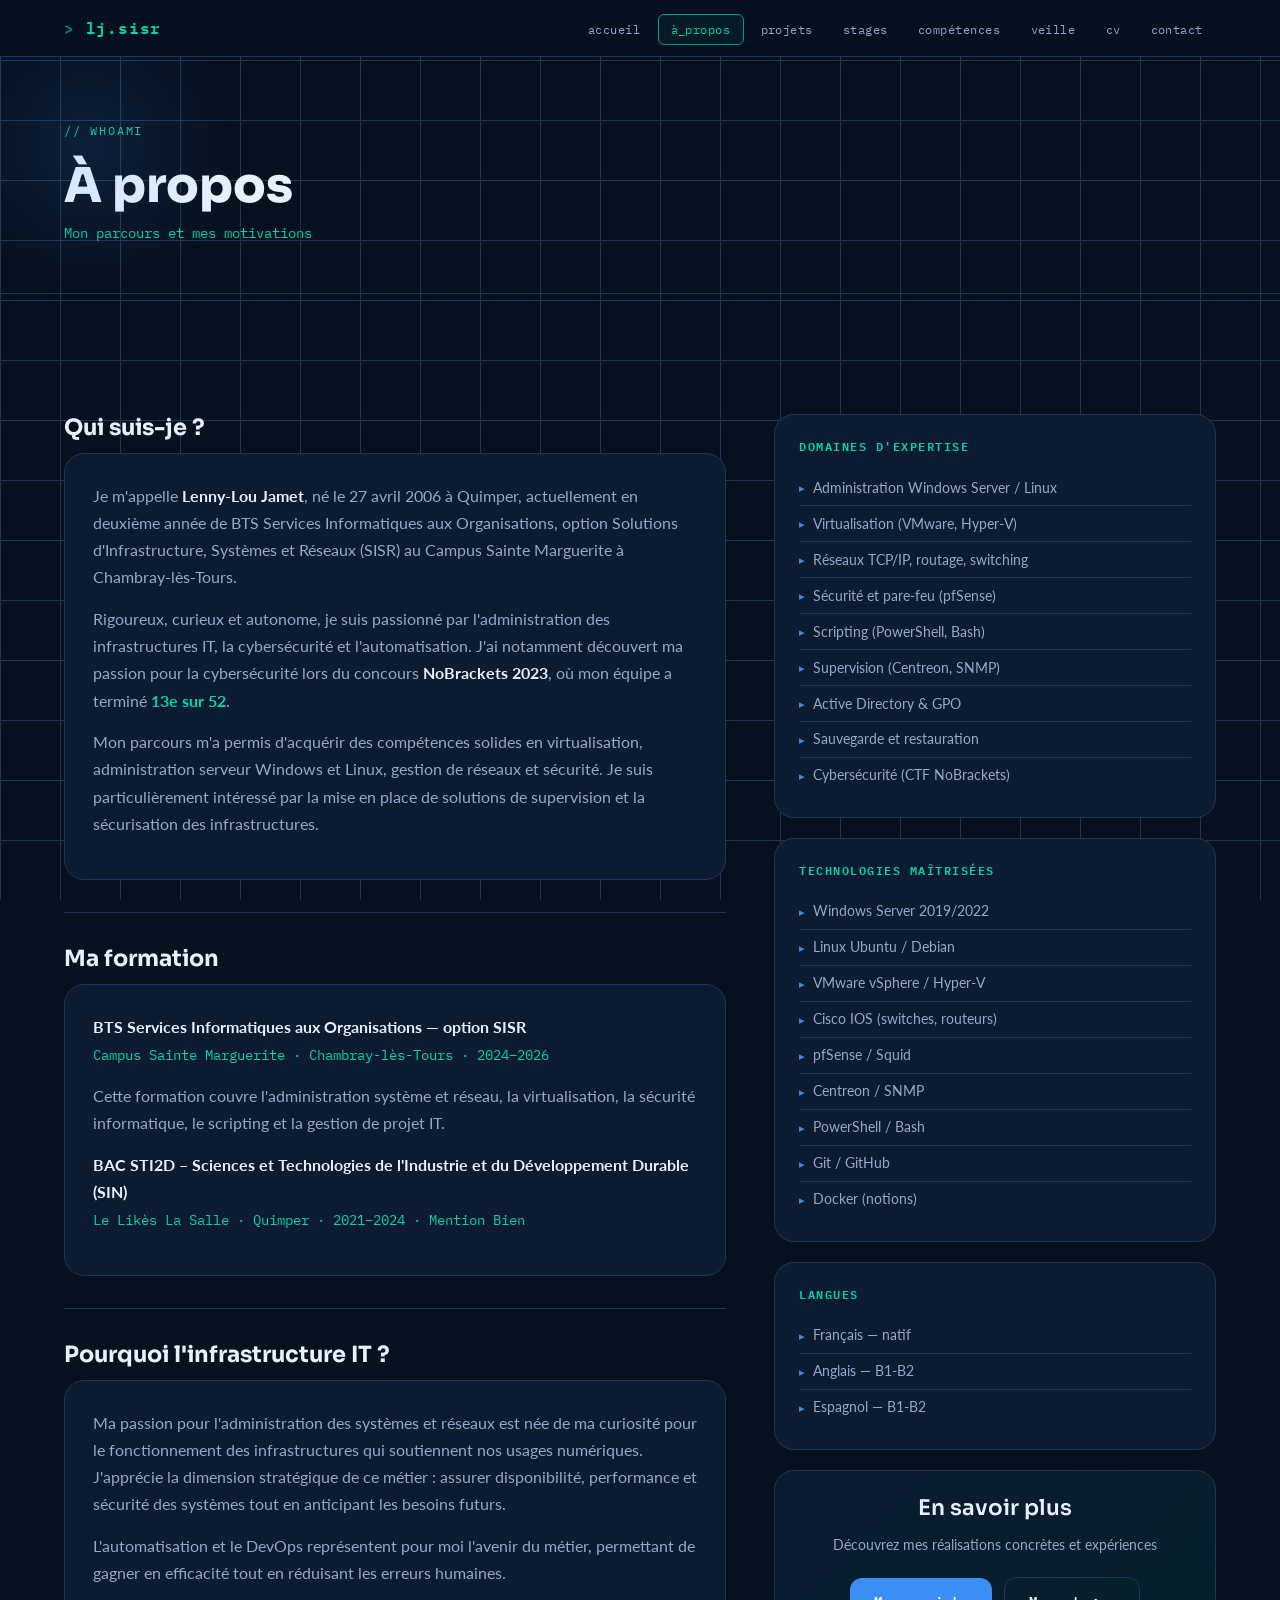
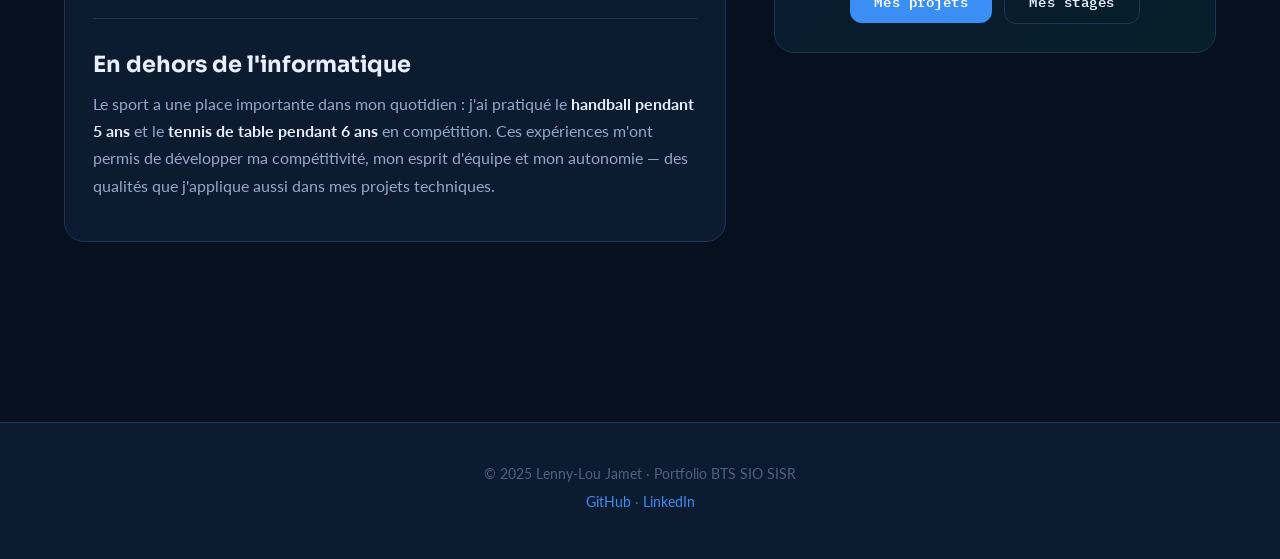
==== apropos.html @ c9f83a87 "Add files via upload" ====
<!DOCTYPE html>
<html lang="fr">
<head>
  <meta charset="UTF-8">
  <meta name="viewport" content="width=device-width, initial-scale=1.0">
  <meta name="description" content="À propos — Lenny-Lou Jamet, étudiant BTS SIO SISR">
  <title>À propos — Portfolio SISR · Lenny-Lou Jamet</title>
  <link rel="stylesheet" href="styles.css">
  <script src="script.js" defer></script>
</head>
<body>

<header>
  <nav class="navbar" role="navigation" aria-label="Navigation principale">
    <div class="container">
      <div class="nav-brand"><a href="index.html">lj.sisr</a></div>
      <button class="nav-toggle" aria-label="Menu" aria-expanded="false">
        <span></span><span></span><span></span>
      </button>
      <ul class="nav-menu">
        <li><a href="index.html">accueil</a></li>
        <li><a href="apropos.html" class="active">à_propos</a></li>
        <li><a href="projets.html">projets</a></li>
        <li><a href="stages.html">stages</a></li>
        <li><a href="competences.html">compétences</a></li>
        <li><a href="veille.html">veille</a></li>
        <li><a href="cv.html">cv</a></li>
        <li><a href="contact.html">contact</a></li>
      </ul>
    </div>
  </nav>
</header>

<main>
  <section class="page-header">
    <div class="container">
      <span class="section-label">// whoami</span>
      <h1>À propos</h1>
      <p class="page-subtitle">Mon parcours et mes motivations</p>
    </div>
  </section>

  <section class="section">
    <div class="container">
      <div class="about-content">

        <!-- Texte principal -->
        <div class="about-text">
          <h2>Qui suis-je ?</h2>
          <article class="veille-article">
          <p>Je m'appelle <strong style="color: var(--text-strong)">Lenny-Lou Jamet</strong>, né le 27 avril 2006 à Quimper, actuellement en deuxième année de BTS Services Informatiques aux Organisations, option Solutions d'Infrastructure, Systèmes et Réseaux (SISR) au Campus Sainte Marguerite à Chambray-lès-Tours.</p>
          <p>Rigoureux, curieux et autonome, je suis passionné par l'administration des infrastructures IT, la cybersécurité et l'automatisation. J'ai notamment découvert ma passion pour la cybersécurité lors du concours <strong style="color: var(--text-strong)">NoBrackets 2023</strong>, où mon équipe a terminé <strong style="color: var(--accent)">13e sur 52</strong>.</p>
          <p>Mon parcours m'a permis d'acquérir des compétences solides en virtualisation, administration serveur Windows et Linux, gestion de réseaux et sécurité. Je suis particulièrement intéressé par la mise en place de solutions de supervision et la sécurisation des infrastructures.</p>
          </article>

          <h2>Ma formation</h2>
          <article class="veille-article">
          <p>
            <strong style="color:var(--text-strong)">BTS Services Informatiques aux Organisations — option SISR</strong><br>
            <span style="font-family:var(--font-mono);font-size:.85rem;color:var(--accent)">Campus Sainte Marguerite · Chambray-lès-Tours · 2024–2026</span>
          </p>
          <p>Cette formation couvre l'administration système et réseau, la virtualisation, la sécurité informatique, le scripting et la gestion de projet IT.</p>
          <p>
            <strong style="color:var(--text-strong)">BAC STI2D – Sciences et Technologies de l'Industrie et du Développement Durable (SIN)</strong><br>
            <span style="font-family:var(--font-mono);font-size:.85rem;color:var(--accent)">Le Likès La Salle · Quimper · 2021–2024 · Mention Bien</span>
          </p>
          </article>

          <h2>Pourquoi l'infrastructure IT ?</h2>
          <article class="veille-article">
          <p>Ma passion pour l'administration des systèmes et réseaux est née de ma curiosité pour le fonctionnement des infrastructures qui soutiennent nos usages numériques. J'apprécie la dimension stratégique de ce métier : assurer disponibilité, performance et sécurité des systèmes tout en anticipant les besoins futurs.</p>
          <p>L'automatisation et le DevOps représentent pour moi l'avenir du métier, permettant de gagner en efficacité tout en réduisant les erreurs humaines.</p>

          <h2>En dehors de l'informatique</h2>
          <p>Le sport a une place importante dans mon quotidien : j'ai pratiqué le <strong style="color:var(--text-strong)">handball pendant 5 ans</strong> et le <strong style="color:var(--text-strong)">tennis de table pendant 6 ans</strong> en compétition. Ces expériences m'ont permis de développer ma compétitivité, mon esprit d'équipe et mon autonomie — des qualités que j'applique aussi dans mes projets techniques.</p>
        </div>
        </article>

        <!-- Sidebar -->
        <div class="about-sidebar">
          <div class="skill-box">
            <h3>Domaines d'expertise</h3>
            <ul>
              <li>Administration Windows Server / Linux</li>
              <li>Virtualisation (VMware, Hyper-V)</li>
              <li>Réseaux TCP/IP, routage, switching</li>
              <li>Sécurité et pare-feu (pfSense)</li>
              <li>Scripting (PowerShell, Bash)</li>
              <li>Supervision (Centreon, SNMP)</li>
              <li>Active Directory &amp; GPO</li>
              <li>Sauvegarde et restauration</li>
              <li>Cybersécurité (CTF NoBrackets)</li>
            </ul>
          </div>

          <div class="skill-box">
            <h3>Technologies maîtrisées</h3>
            <ul>
              <li>Windows Server 2019/2022</li>
              <li>Linux Ubuntu / Debian</li>
              <li>VMware vSphere / Hyper-V</li>
              <li>Cisco IOS (switches, routeurs)</li>
              <li>pfSense / Squid</li>
              <li>Centreon / SNMP</li>
              <li>PowerShell / Bash</li>
              <li>Git / GitHub</li>
              <li>Docker (notions)</li>
            </ul>
          </div>

          <div class="skill-box">
            <h3>Langues</h3>
            <ul>
              <li>Français — natif</li>
              <li>Anglais — B1-B2</li>
              <li>Espagnol — B1-B2</li>
            </ul>
          </div>

          <div class="about-cta">
            <h3>En savoir plus</h3>
            <p>Découvrez mes réalisations concrètes et expériences</p>
            <a href="projets.html" class="btn btn-primary">Mes projets</a>
            <a href="stages.html" class="btn btn-secondary">Mes stages</a>
          </div>
        </div>

      </div>
    </div>
  </section>
</main>

<footer class="footer">
  <div class="container">
    <p>© 2025 Lenny-Lou Jamet · Portfolio BTS SIO SISR</p>
    <p><a href="https://github.com/SkYeZeRRR" target="_blank" rel="noopener">GitHub</a> · <a href="https://www.linkedin.com/in/lenny-lou-jamet-6957a727b" target="_blank" rel="noopener">LinkedIn</a></p>
  </div>
</footer>

</body>
</html>
---- styles.css ----
/* ============================================================
   PORTFOLIO - LENNY-LOU JAMET | BTS SIO SISR
   Design : Dark Tech — sobre, professionnel, mémorable
   ============================================================ */

/* ============================================================
   1. IMPORTS & VARIABLES
   ============================================================ */
@import url('https://fonts.googleapis.com/css2?family=Sora:wght@300;400;600;700;800&family=IBM+Plex+Mono:wght@400;500;600&family=Lato:wght@300;400;700&display=swap');

:root {
  --bg-base:     #07101f;
  --bg-card:     #0d1b30;
  --bg-elevated: #122240;
  --primary:     #3b8ef3;
  --primary-dim: #1d4ed8;
  --accent:      #00d4aa;
  --accent-dim:  #009d7d;
  --text-strong: #e8f0fe;
  --text-body:   #94a8c8;
  --text-muted:  #526180;
  --border:      #1e3555;
  --border-glow: rgba(59,142,243,.35);
  --success:     #22c55e;
  --error:       #ef4444;
  --font-head:   'Sora', sans-serif;
  --font-mono:   'IBM Plex Mono', monospace;
  --font-body:   'Lato', sans-serif;
  --radius-sm:   6px;
  --radius:      12px;
  --radius-lg:   20px;
  --shadow-card: 0 4px 24px rgba(0,0,0,.5);
  --shadow-glow: 0 0 20px rgba(59,142,243,.25);
  --transition:  all .25s ease;
}

/* ============================================================
   2. RESET & BASE
   ============================================================ */
*, *::before, *::after { box-sizing: border-box; margin: 0; padding: 0; }
html { scroll-behavior: smooth; }

body {
  font-family: var(--font-body);
  background: var(--bg-base);
  color: var(--text-body);
  line-height: 1.7;
  min-height: 100vh;
  background-image:
    linear-gradient(var(--border) 1px, transparent 1px),
    linear-gradient(90deg, var(--border) 1px, transparent 1px);
  background-size: 60px 60px;
  background-attachment: fixed;
}

/* ============================================================
   3. TYPOGRAPHIE
   ============================================================ */
h1,h2,h3,h4,h5,h6 {
  font-family: var(--font-head);
  color: var(--text-strong);
  line-height: 1.2;
  margin-bottom: .75rem;
}

h1 { font-size: clamp(2rem, 5vw, 3rem); font-weight: 800; }
h2 { font-size: clamp(1.5rem, 3vw, 2.25rem); font-weight: 700; }
h3 { font-size: 1.35rem; font-weight: 600; }
h4 { font-size: 1.1rem; font-weight: 600; }
p  { margin-bottom: .9rem; }

a { color: var(--primary); text-decoration: none; transition: var(--transition); }
a:hover { color: var(--accent); }

/* ============================================================
   4. LAYOUT
   ============================================================ */
.container { max-width: 1200px; margin: 0 auto; padding: 0 1.5rem; }
.section { padding: 5rem 0; }
.section-alt { background: linear-gradient(180deg, transparent 0%, rgba(13,27,48,.8) 50%, transparent 100%); }

.section-label {
  font-family: var(--font-mono);
  font-size: .75rem;
  letter-spacing: .15em;
  text-transform: uppercase;
  color: var(--accent);
  margin-bottom: 1rem;
  display: block;
}

.section-intro {
  font-size: 1.05rem;
  color: var(--text-body);
  max-width: 760px;
  margin-bottom: 2.5rem;
}

/* ============================================================
   5. NAVIGATION
   ============================================================ */
.navbar {
  position: sticky;
  top: 0;
  z-index: 1000;
  background: rgba(7,16,31,.92);
  backdrop-filter: blur(12px);
  -webkit-backdrop-filter: blur(12px);
  border-bottom: 1px solid var(--border);
  padding: .9rem 0;
}

.navbar .container { display: flex; justify-content: space-between; align-items: center; gap: 1rem; }

.nav-brand a {
  font-family: var(--font-mono);
  font-size: 1rem;
  font-weight: 600;
  color: var(--accent);
  letter-spacing: .05em;
}

.nav-brand a::before { content: '> '; opacity: .6; }

.nav-menu { display: flex; list-style: none; gap: .25rem; flex-wrap: wrap; }

.nav-menu a {
  font-family: var(--font-mono);
  font-size: .78rem;
  color: var(--text-body);
  padding: .4rem .75rem;
  border-radius: var(--radius-sm);
  border: 1px solid transparent;
  transition: var(--transition);
  letter-spacing: .04em;
}

.nav-menu a:hover,
.nav-menu a.active {
  color: var(--accent);
  border-color: var(--accent-dim);
  background: rgba(0,212,170,.06);
}

.nav-toggle {
  display: none;
  flex-direction: column;
  gap: 5px;
  background: none;
  border: none;
  cursor: pointer;
  padding: .5rem;
}

.nav-toggle span {
  display: block;
  width: 22px;
  height: 2px;
  background: var(--text-strong);
  border-radius: 2px;
}

/* ============================================================
   6. PAGE HEADER
   ============================================================ */
.page-header {
  padding: 4rem 0 3rem;
  border-bottom: 1px solid var(--border);
  position: relative;
  overflow: hidden;
}

.page-header::before {
  content: '';
  position: absolute;
  top: -60px; left: -60px;
  width: 300px; height: 300px;
  background: radial-gradient(circle, rgba(59,142,243,.12) 0%, transparent 70%);
  pointer-events: none;
}

.page-header h1 { margin-bottom: .35rem; }

.page-subtitle {
  font-family: var(--font-mono);
  font-size: .9rem;
  color: var(--accent);
  margin: 0;
}

/* ============================================================
   7. HERO
   ============================================================ */
.hero {
  min-height: 92vh;
  display: flex;
  align-items: center;
  position: relative;
  overflow: hidden;
  padding: 6rem 0;
}

.hero::before {
  content: '';
  position: absolute;
  width: 600px; height: 600px;
  top: -100px; right: -200px;
  background: radial-gradient(circle, rgba(59,142,243,.12) 0%, transparent 65%);
  pointer-events: none;
}

.hero::after {
  content: '';
  position: absolute;
  width: 400px; height: 400px;
  bottom: -150px; left: -100px;
  background: radial-gradient(circle, rgba(0,212,170,.1) 0%, transparent 65%);
  pointer-events: none;
}

.hero .container { position: relative; z-index: 1; }

.hero-eyebrow {
  font-family: var(--font-mono);
  font-size: .85rem;
  color: var(--accent);
  letter-spacing: .2em;
  text-transform: uppercase;
  margin-bottom: 1.5rem;
  display: flex;
  align-items: center;
  gap: .75rem;
}

.hero-eyebrow::before {
  content: '';
  display: block;
  width: 32px; height: 1px;
  background: var(--accent);
}

.hero h1 {
  font-size: clamp(2.5rem, 6vw, 4.5rem);
  font-weight: 800;
  line-height: 1.1;
  margin-bottom: 1.5rem;
}

.hero h1 .outline {
  color: transparent;
  -webkit-text-stroke: 1.5px var(--primary);
}

.hero-description {
  font-size: 1.1rem;
  max-width: 600px;
  margin-bottom: 2.5rem;
  line-height: 1.8;
}

.hero-actions { display: flex; gap: 1rem; flex-wrap: wrap; }

.hero-stats {
  display: flex;
  gap: 2.5rem;
  margin-top: 4rem;
  padding-top: 2rem;
  border-top: 1px solid var(--border);
  flex-wrap: wrap;
}

.stat-number {
  font-family: var(--font-mono);
  font-size: 1.8rem;
  font-weight: 600;
  color: var(--text-strong);
  display: block;
  line-height: 1;
}

.stat-label {
  font-size: .78rem;
  color: var(--text-muted);
  text-transform: uppercase;
  letter-spacing: .1em;
  margin-top: .3rem;
}

/* ============================================================
   8. BOUTONS
   ============================================================ */
.btn {
  display: inline-flex;
  align-items: center;
  gap: .5rem;
  padding: .7rem 1.5rem;
  border-radius: var(--radius);
  font-family: var(--font-mono);
  font-size: .85rem;
  font-weight: 600;
  letter-spacing: .04em;
  cursor: pointer;
  border: none;
  transition: var(--transition);
  text-decoration: none;
  white-space: nowrap;
}

.btn-primary { background: var(--primary); color: #fff; }
.btn-primary:hover { background: var(--primary-dim); color: #fff; box-shadow: var(--shadow-glow); transform: translateY(-2px); }

.btn-secondary { background: transparent; color: var(--text-strong); border: 1px solid var(--border); }
.btn-secondary:hover { border-color: var(--primary); color: var(--primary); background: rgba(59,142,243,.07); }

.btn-accent { background: var(--accent); color: var(--bg-base); font-weight: 700; }
.btn-accent:hover { background: var(--accent-dim); color: var(--bg-base); transform: translateY(-2px); }

.btn-tertiary { background: transparent; color: var(--accent); border: 1px solid var(--accent-dim); }
.btn-tertiary:hover { background: rgba(0,212,170,.08); color: var(--accent); }

.btn-large { padding: .9rem 2rem; font-size: .95rem; }

/* ============================================================
   9. CARDS ACCUEIL
   ============================================================ */
.home-grid {
  display: grid;
  grid-template-columns: repeat(auto-fit, minmax(280px, 1fr));
  gap: 1.25rem;
  margin-top: 2.5rem;
}

.home-card {
  background: var(--bg-card);
  border: 1px solid var(--border);
  border-radius: var(--radius-lg);
  padding: 2rem;
  transition: var(--transition);
  display: block;
  color: var(--text-body);
  position: relative;
  overflow: hidden;
}

.home-card::before {
  content: '';
  position: absolute;
  top: 0; left: 0; right: 0;
  height: 2px;
  background: linear-gradient(90deg, var(--primary), var(--accent));
  opacity: 0;
  transition: var(--transition);
}

.home-card:hover { border-color: var(--primary); transform: translateY(-4px); box-shadow: var(--shadow-card); color: var(--text-body); }
.home-card:hover::before { opacity: 1; }

.card-icon { font-size: 2rem; margin-bottom: 1rem; display: block; }
.home-card h3 { font-size: 1.1rem; color: var(--text-strong); margin-bottom: .5rem; }
.home-card p  { font-size: .9rem; margin: 0; }

/* ============================================================
   10. PROJETS
   ============================================================ */
.projects-grid {
  display: grid;
  grid-template-columns: repeat(auto-fit, minmax(340px, 1fr));
  gap: 1.5rem;
  margin-top: 2.5rem;
}

.project-card {
  background: var(--bg-card);
  border: 1px solid var(--border);
  border-radius: var(--radius-lg);
  overflow: hidden;
  transition: var(--transition);
}

.project-card:hover { border-color: var(--primary); transform: translateY(-4px); box-shadow: var(--shadow-card); }

.project-image { position: relative; overflow: hidden; height: 200px; background: var(--bg-elevated); }
.project-image img { width: 100%; height: 100%; object-fit: cover; transition: transform .4s ease; opacity: .85; }
.project-card:hover .project-image img { transform: scale(1.04); opacity: 1; }

.project-content { padding: 1.5rem; }
.project-content h3 { font-size: 1.1rem; color: var(--text-strong); margin-bottom: .75rem; }

.project-tag {
  display: inline-block;
  font-family: var(--font-mono);
  font-size: .7rem;
  background: rgba(59,142,243,.1);
  color: var(--primary);
  border: 1px solid rgba(59,142,243,.2);
  padding: .2rem .55rem;
  border-radius: 20px;
  margin: 0 .2rem .5rem 0;
}

.project-content p { font-size: .875rem; margin-bottom: .6rem; }
.project-actions { display: flex; gap: .75rem; margin-top: 1.25rem; flex-wrap: wrap; }

/* ============================================================
   11. MODALS
   ============================================================ */
.modal {
  display: none;
  position: fixed;
  inset: 0;
  z-index: 2000;
  background: rgba(0,0,0,.8);
  backdrop-filter: blur(4px);
}

.modal:target { display: flex; align-items: center; justify-content: center; padding: 1rem; }

.modal-content {
  background: var(--bg-card);
  border: 1px solid var(--border);
  border-radius: var(--radius-lg);
  padding: 2rem;
  max-width: 680px;
  width: 100%;
  max-height: 85vh;
  overflow-y: auto;
  position: relative;
}

.modal-content h3 { padding-right: 2rem; margin-bottom: 1.25rem; }
.modal-content p  { font-size: .9rem; }
.modal-content ul { margin-left: 1.25rem; margin-top: .4rem; }
.modal-content li { font-size: .9rem; margin-bottom: .4rem; }

.modal-close { position: absolute; top: 1rem; right: 1.25rem; font-size: 1.75rem; color: var(--text-muted); line-height: 1; }
.modal-close:hover { color: var(--error); }

/* ============================================================
   12. STAGES
   ============================================================ */
.stages-timeline {
  display: flex;
  flex-direction: column;
  gap: 1.5rem;
  margin-top: 2.5rem;
  padding-left: 2rem;
  position: relative;
}

.stages-timeline::before {
  content: '';
  position: absolute;
  left: 6px; top: 0; bottom: 0;
  width: 2px;
  background: linear-gradient(180deg, var(--primary), var(--accent));
  opacity: .4;
}

.stage-card {
  background: var(--bg-card);
  border: 1px solid var(--border);
  border-radius: var(--radius-lg);
  padding: 1.75rem;
  transition: var(--transition);
  position: relative;
}

.stage-card::before {
  content: '';
  position: absolute;
  left: -26px; top: 1.75rem;
  width: 12px; height: 12px;
  border-radius: 50%;
  background: var(--primary);
  border: 2px solid var(--bg-base);
  box-shadow: 0 0 8px var(--border-glow);
}

.stage-card:first-child::before { background: var(--accent); }
.stage-card:hover { border-color: var(--primary); box-shadow: var(--shadow-card); }

.stage-header { margin-bottom: 1rem; }
.stage-header h3 { color: var(--text-strong); font-size: 1.15rem; }

.stage-company {
  font-family: var(--font-mono);
  font-size: .85rem;
  color: var(--primary);
  margin-bottom: .2rem;
}

.stage-period {
  font-family: var(--font-mono);
  font-size: .78rem;
  color: var(--text-muted);
  margin: 0;
}

.stage-content ul { margin-left: 1.25rem; margin-top: .4rem; }
.stage-content li { font-size: .9rem; margin-bottom: .4rem; }

/* ============================================================
   13. COMPÉTENCES
   ============================================================ */
.table-responsive {
  overflow-x: auto;
  margin-top: 2.5rem;
  border-radius: var(--radius-lg);
  border: 1px solid var(--border);
}

.competences-table {
  width: 100%;
  border-collapse: collapse;
  background: var(--bg-card);
  min-width: 600px;
}

.competences-table th,
.competences-table td {
  padding: 1rem 1.25rem;
  text-align: left;
  border-bottom: 1px solid var(--border);
  font-size: .9rem;
}

.competences-table th {
  background: var(--bg-elevated);
  color: var(--text-strong);
  font-family: var(--font-mono);
  font-size: .78rem;
  letter-spacing: .08em;
  text-transform: uppercase;
  font-weight: 600;
}

.competences-table td { color: var(--text-body); }
.competences-table tbody tr:last-child td { border-bottom: none; }
.competences-table tbody tr:hover { background: rgba(59,142,243,.04); }

.competences-table td:first-child {
  font-family: var(--font-mono);
  font-size: .82rem;
  color: var(--accent);
  font-weight: 500;
}

.badge {
  display: inline-block;
  padding: .25rem .7rem;
  border-radius: 20px;
  font-family: var(--font-mono);
  font-size: .72rem;
  font-weight: 600;
  letter-spacing: .04em;
}

.badge-advanced   { background: rgba(34,197,94,.1);  color: #4ade80; border: 1px solid rgba(34,197,94,.25); }
.badge-intermediate { background: rgba(59,142,243,.1); color: #93c5fd; border: 1px solid rgba(59,142,243,.25); }

.competences-legend {
  margin-top: 2rem;
  padding: 1.5rem;
  background: var(--bg-card);
  border: 1px solid var(--border);
  border-radius: var(--radius-lg);
}

.competences-legend h3 { margin-bottom: 1rem; }
.legend-grid { display: flex; gap: 2rem; flex-wrap: wrap; }
.legend-item { display: flex; align-items: center; gap: .75rem; font-size: .875rem; }

/* ============================================================
   14. VEILLE
   ============================================================ */
.veille-theme {
  background: var(--bg-card);
  border: 1px solid var(--border);
  border-left: 3px solid var(--accent);
  border-radius: var(--radius-lg);
  padding: 2rem;
  margin-bottom: 2.5rem;
}

.sources-grid {
  display: grid;
  grid-template-columns: repeat(auto-fit, minmax(230px, 1fr));
  gap: 1.25rem;
  margin-top: 1.25rem;
}

.source-card { background: var(--bg-elevated); border: 1px solid var(--border); border-radius: var(--radius); padding: 1.25rem; }
.source-card h4 { font-size: .9rem; margin-bottom: .75rem; }
.source-card ul { list-style: none; }

.source-card li {
  font-size: .85rem;
  padding: .25rem 0 .25rem 1rem;
  color: var(--text-body);
  border-bottom: 1px solid rgba(30,53,85,.5);
  position: relative;
}

.source-card li::before { content: '—'; position: absolute; left: 0; color: var(--text-muted); font-size: .7rem; top: .45rem; }
.source-card li:last-child { border: none; }

.veille-article {
  background: var(--bg-card);
  border: 1px solid var(--border);
  border-radius: var(--radius-lg);
  padding: 1.75rem;
  margin-bottom: 1.25rem;
  transition: var(--transition);
}

.veille-article:hover { border-color: var(--primary); }
.veille-article h4 { color: var(--text-strong); margin-bottom: .25rem; }

.veille-article .date {
  font-family: var(--font-mono);
  font-size: .78rem;
  color: var(--accent);
  margin-bottom: .75rem;
}

.veille-article ul { margin-left: 1.25rem; margin-top: .4rem; }
.veille-article li { font-size: .9rem; margin-bottom: .35rem; }

/* ============================================================
   15. À PROPOS
   ============================================================ */
.about-content {
  display: grid;
  grid-template-columns: 3fr 2fr;
  gap: 3rem;
  margin-top: 2.5rem;
}

.about-text p { font-size: 1rem; }

.about-text h2 {
  font-size: 1.4rem;
  margin-top: 2rem;
  padding-top: 2rem;
  border-top: 1px solid var(--border);
}

.about-text h2:first-child { margin-top: 0; border: none; padding-top: 0; }

.about-sidebar { display: flex; flex-direction: column; gap: 1.25rem; }

.skill-box { background: var(--bg-card); border: 1px solid var(--border); border-radius: var(--radius-lg); padding: 1.5rem; }

.skill-box h3 {
  font-family: var(--font-mono);
  font-size: .78rem;
  letter-spacing: .12em;
  text-transform: uppercase;
  color: var(--accent);
  margin-bottom: 1rem;
}

.skill-box ul { list-style: none; }

.skill-box li {
  font-size: .875rem;
  padding: .35rem 0;
  border-bottom: 1px solid var(--border);
  display: flex;
  align-items: center;
  gap: .5rem;
}

.skill-box li:last-child { border: none; }
.skill-box li::before { content: '▸'; color: var(--primary); font-size: .7rem; flex-shrink: 0; }

.about-cta {
  background: linear-gradient(135deg, rgba(59,142,243,.08), rgba(0,212,170,.08));
  border: 1px solid var(--border);
  border-radius: var(--radius-lg);
  padding: 1.5rem;
  text-align: center;
}

.about-cta h3 { margin-bottom: .75rem; }
.about-cta p  { font-size: .9rem; margin-bottom: 1rem; }
.about-cta .btn { margin: .25rem; }

/* ============================================================
   16. CV PAGE
   ============================================================ */
.cv-download { margin: 2rem 0; text-align: center; }

.cv-sections {
  display: grid;
  grid-template-columns: repeat(auto-fit, minmax(260px, 1fr));
  gap: 1.25rem;
  margin-top: 1.5rem;
}

.cv-section-item {
  background: var(--bg-card);
  border: 1px solid var(--border);
  border-radius: var(--radius);
  padding: 1.25rem;
  transition: var(--transition);
}

.cv-section-item:hover { border-color: var(--primary); }
.cv-section-item h4 { font-size: .95rem; margin-bottom: .4rem; }
.cv-section-item p  { font-size: .875rem; margin: 0; }

.cv-info { font-family: var(--font-mono); font-size: .78rem; color: var(--text-muted); margin-top: .75rem; }

.cv-alternative {
  margin-top: 3rem;
  background: var(--bg-card);
  border: 1px solid var(--border);
  border-radius: var(--radius-lg);
  padding: 2rem;
  text-align: center;
}

.cv-links { display: flex; gap: .75rem; justify-content: center; flex-wrap: wrap; margin-top: 1rem; }

/* ============================================================
   17. CONTACT
   ============================================================ */
.contact-wrapper {
  display: grid;
  grid-template-columns: 3fr 2fr;
  gap: 2.5rem;
  margin-top: 2.5rem;
}

.contact-form { background: var(--bg-card); border: 1px solid var(--border); border-radius: var(--radius-lg); padding: 2rem; }
.form-group { margin-bottom: 1.25rem; }

.form-group label {
  display: block;
  font-family: var(--font-mono);
  font-size: .75rem;
  letter-spacing: .1em;
  text-transform: uppercase;
  color: var(--text-muted);
  margin-bottom: .5rem;
}

.required { color: var(--error); }

.form-group input,
.form-group textarea {
  width: 100%;
  padding: .75rem 1rem;
  background: var(--bg-base);
  border: 1px solid var(--border);
  border-radius: var(--radius);
  color: var(--text-strong);
  font-family: var(--font-body);
  font-size: .95rem;
  transition: var(--transition);
}

.form-group input:focus,
.form-group textarea:focus { outline: none; border-color: var(--primary); box-shadow: 0 0 0 3px rgba(59,142,243,.1); }
.form-group input.error,
.form-group textarea.error { border-color: var(--error); }

.error-message { display: block; font-family: var(--font-mono); font-size: .75rem; color: var(--error); margin-top: .35rem; }

.contact-info { display: flex; flex-direction: column; gap: 1.25rem; }

.contact-card { background: var(--bg-card); border: 1px solid var(--border); border-radius: var(--radius-lg); padding: 1.5rem; }

.contact-card h4 {
  font-family: var(--font-mono);
  font-size: .75rem;
  text-transform: uppercase;
  letter-spacing: .12em;
  color: var(--accent);
  margin-bottom: 1rem;
}

.contact-link {
  display: flex;
  align-items: center;
  gap: .75rem;
  padding: .6rem 0;
  border-bottom: 1px solid var(--border);
  color: var(--text-body);
  font-size: .9rem;
  transition: var(--transition);
}

.contact-link:last-child { border: none; }
.contact-link:hover { color: var(--accent); padding-left: .25rem; }

/* ============================================================
   18. ALERTES & CTA
   ============================================================ */
.alert { padding: 1rem 1.5rem; border-radius: var(--radius); margin-top: 1.25rem; font-size: .9rem; border: 1px solid; }
.alert-success { background: rgba(34,197,94,.08); color: #4ade80; border-color: rgba(34,197,94,.25); }
.alert-error   { background: rgba(239,68,68,.08); color: #fca5a5; border-color: rgba(239,68,68,.25); }

.cta-section { text-align: center; max-width: 640px; margin: 0 auto; }
.cta-section h2 { margin-bottom: 1rem; }
.cta-section p  { margin-bottom: 2rem; }

/* ============================================================
   19. FOOTER
   ============================================================ */
.footer {
  background: var(--bg-card);
  border-top: 1px solid var(--border);
  padding: 2.5rem 0;
  text-align: center;
  margin-top: 5rem;
}

.footer p   { font-size: .85rem; color: var(--text-muted); margin-bottom: .3rem; }
.footer a   { color: var(--primary); }
.footer a:hover { color: var(--accent); }

/* ============================================================
   20. RESPONSIVE
   ============================================================ */
@media (max-width: 900px) {
  .about-content  { grid-template-columns: 1fr; }
  .contact-wrapper{ grid-template-columns: 1fr; }
}

@media (max-width: 768px) {
  .nav-menu {
    display: none;
    flex-direction: column;
    position: absolute;
    top: 100%; left: 0; right: 0;
    background: rgba(7,16,31,.97);
    border-top: 1px solid var(--border);
    border-bottom: 1px solid var(--border);
    padding: .75rem 1rem;
    gap: .25rem;
  }
  .nav-menu.active { display: flex; }
  .nav-menu a { padding: .65rem 1rem; }
  .nav-toggle { display: flex; }
  .hero { min-height: auto; padding: 4rem 0; }
  .hero h1 { font-size: 2.2rem; }
  .hero-stats { gap: 1.5rem; }
  .projects-grid { grid-template-columns: 1fr; }
  .section { padding: 3.5rem 0; }
  .sources-grid { grid-template-columns: 1fr 1fr; }
}

@media (max-width: 480px) {
  .container { padding: 0 1rem; }
  .hero-actions  { flex-direction: column; }
  .project-actions { flex-direction: column; }
  .sources-grid  { grid-template-columns: 1fr; }
  .hero-stats    { gap: 1.25rem; }
  .btn { justify-content: center; }
}

/* ============================================================
   21. SCROLLBAR & SÉLECTION
   ============================================================ */
::-webkit-scrollbar { width: 8px; height: 8px; }
::-webkit-scrollbar-track { background: var(--bg-base); }
::-webkit-scrollbar-thumb { background: var(--border); border-radius: 4px; }
::-webkit-scrollbar-thumb:hover { background: var(--primary); }
::selection { background: rgba(59,142,243,.3); color: var(--text-strong); }
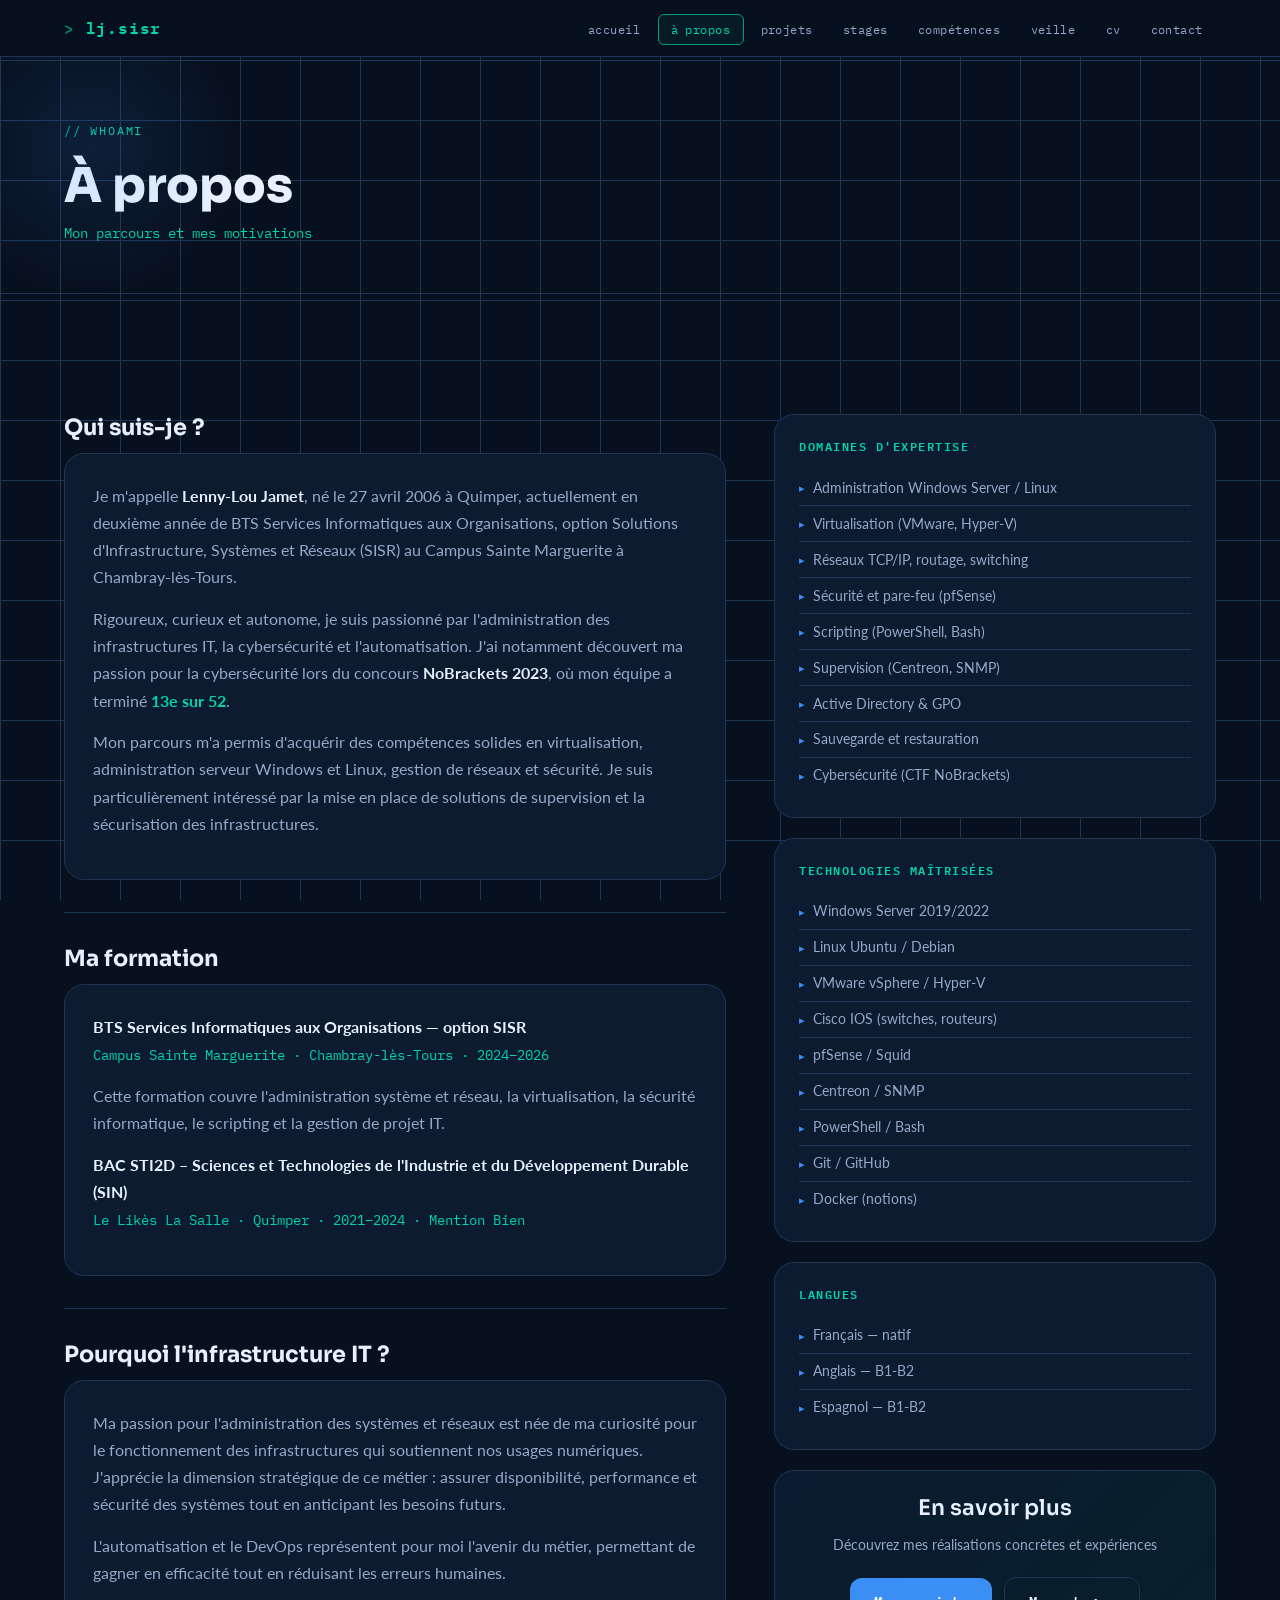
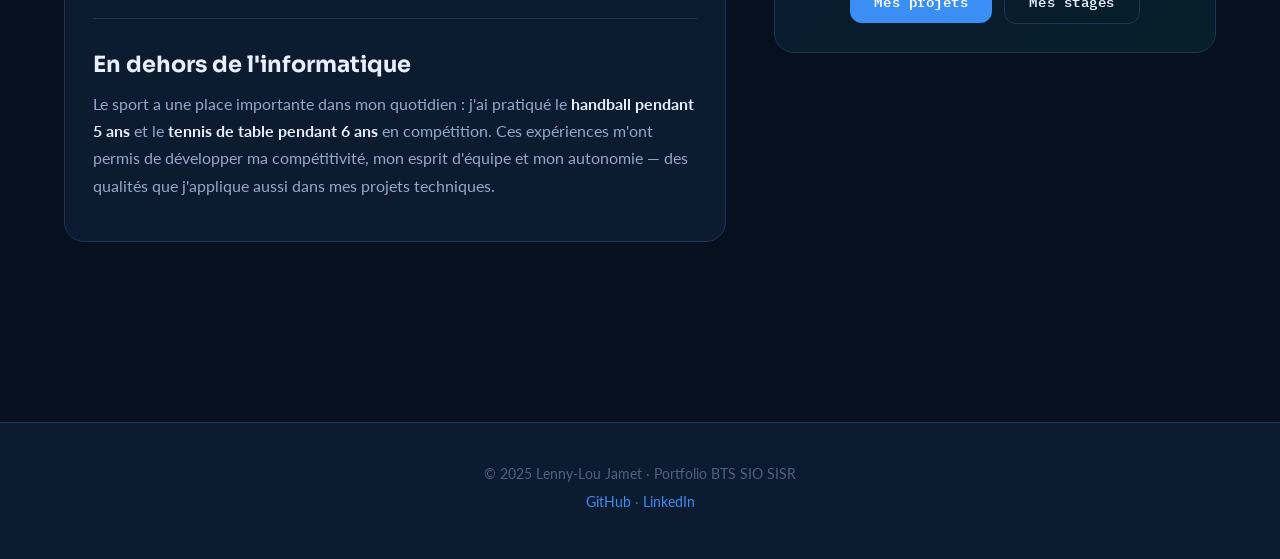
==== commit d4f223b2: "Update apropos.html" ====
--- a/apropos.html
+++ b/apropos.html
@@ -19,7 +19,7 @@
       </button>
       <ul class="nav-menu">
         <li><a href="index.html">accueil</a></li>
-        <li><a href="apropos.html" class="active">à_propos</a></li>
+        <li><a href="apropos.html" class="active">à propos</a></li>
         <li><a href="projets.html">projets</a></li>
         <li><a href="stages.html">stages</a></li>
         <li><a href="competences.html">compétences</a></li>
--- a/styles.css
+++ b/styles.css
@@ -200,15 +200,6 @@
   padding: 6rem 0;
 }
 
-.hero::before {
-  content: '';
-  position: absolute;
-  width: 600px; height: 600px;
-  top: -100px; right: -200px;
-  background: radial-gradient(circle, rgba(59,142,243,.12) 0%, transparent 65%);
-  pointer-events: none;
-}
-
 .hero::after {
   content: '';
   position: absolute;
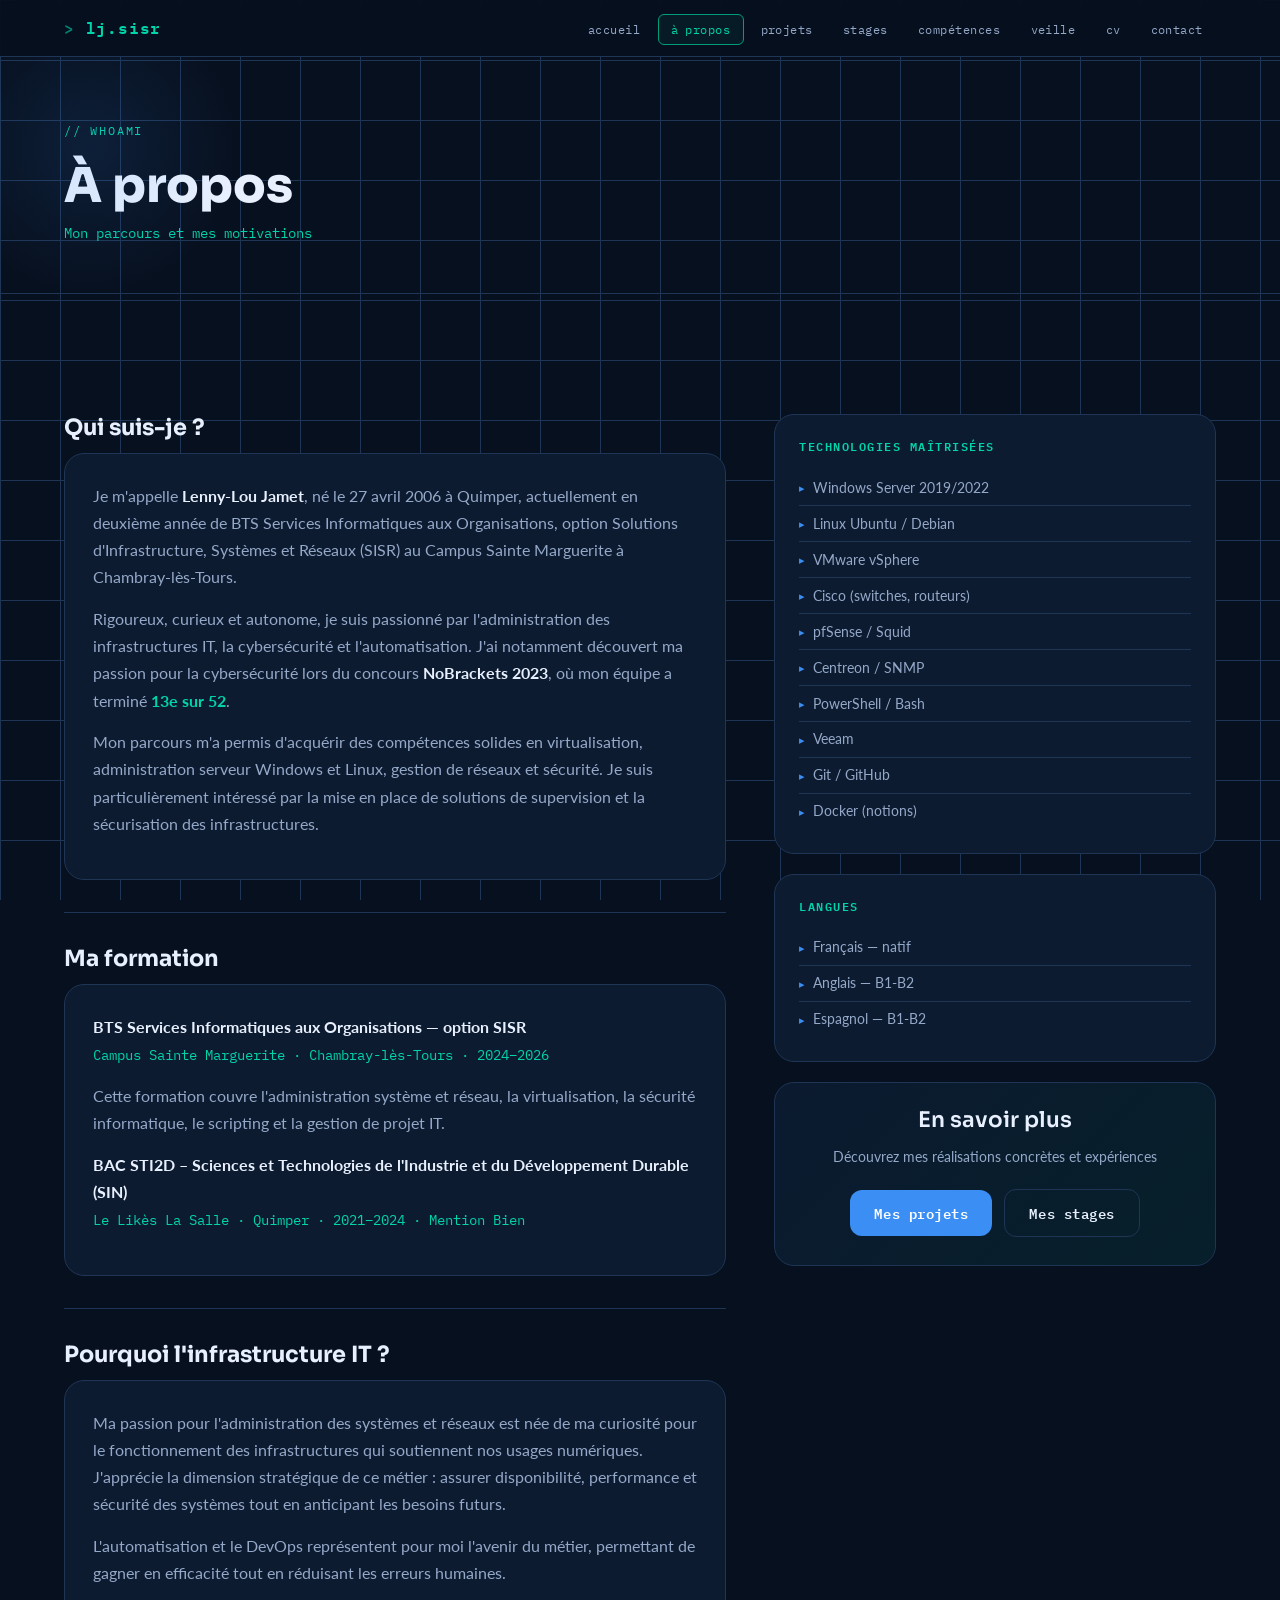
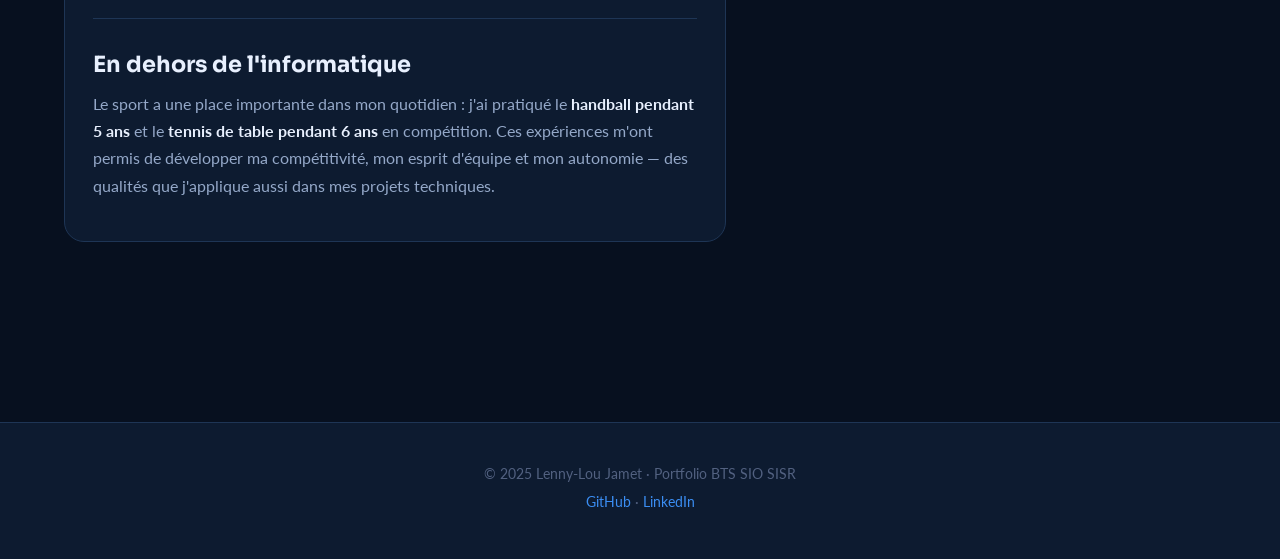
==== commit fae1552e: "Add files via upload" ====
--- a/apropos.html
+++ b/apropos.html
@@ -79,30 +79,16 @@
         <!-- Sidebar -->
         <div class="about-sidebar">
           <div class="skill-box">
-            <h3>Domaines d'expertise</h3>
-            <ul>
-              <li>Administration Windows Server / Linux</li>
-              <li>Virtualisation (VMware, Hyper-V)</li>
-              <li>Réseaux TCP/IP, routage, switching</li>
-              <li>Sécurité et pare-feu (pfSense)</li>
-              <li>Scripting (PowerShell, Bash)</li>
-              <li>Supervision (Centreon, SNMP)</li>
-              <li>Active Directory &amp; GPO</li>
-              <li>Sauvegarde et restauration</li>
-              <li>Cybersécurité (CTF NoBrackets)</li>
-            </ul>
-          </div>
-
-          <div class="skill-box">
             <h3>Technologies maîtrisées</h3>
             <ul>
               <li>Windows Server 2019/2022</li>
               <li>Linux Ubuntu / Debian</li>
-              <li>VMware vSphere / Hyper-V</li>
-              <li>Cisco IOS (switches, routeurs)</li>
+              <li>VMware vSphere</li>
+              <li>Cisco (switches, routeurs)</li>
               <li>pfSense / Squid</li>
               <li>Centreon / SNMP</li>
               <li>PowerShell / Bash</li>
+              <li>Veeam</li>
               <li>Git / GitHub</li>
               <li>Docker (notions)</li>
             </ul>
--- a/styles.css
+++ b/styles.css
@@ -200,6 +200,15 @@
   padding: 6rem 0;
 }
 
+.hero::before {
+  content: '';
+  position: absolute;
+  width: 600px; height: 600px;
+  top: -100px; right: -200px;
+  background: radial-gradient(circle, rgba(59,142,243,.12) 0%, transparent 65%);
+  pointer-events: none;
+}
+
 .hero::after {
   content: '';
   position: absolute;
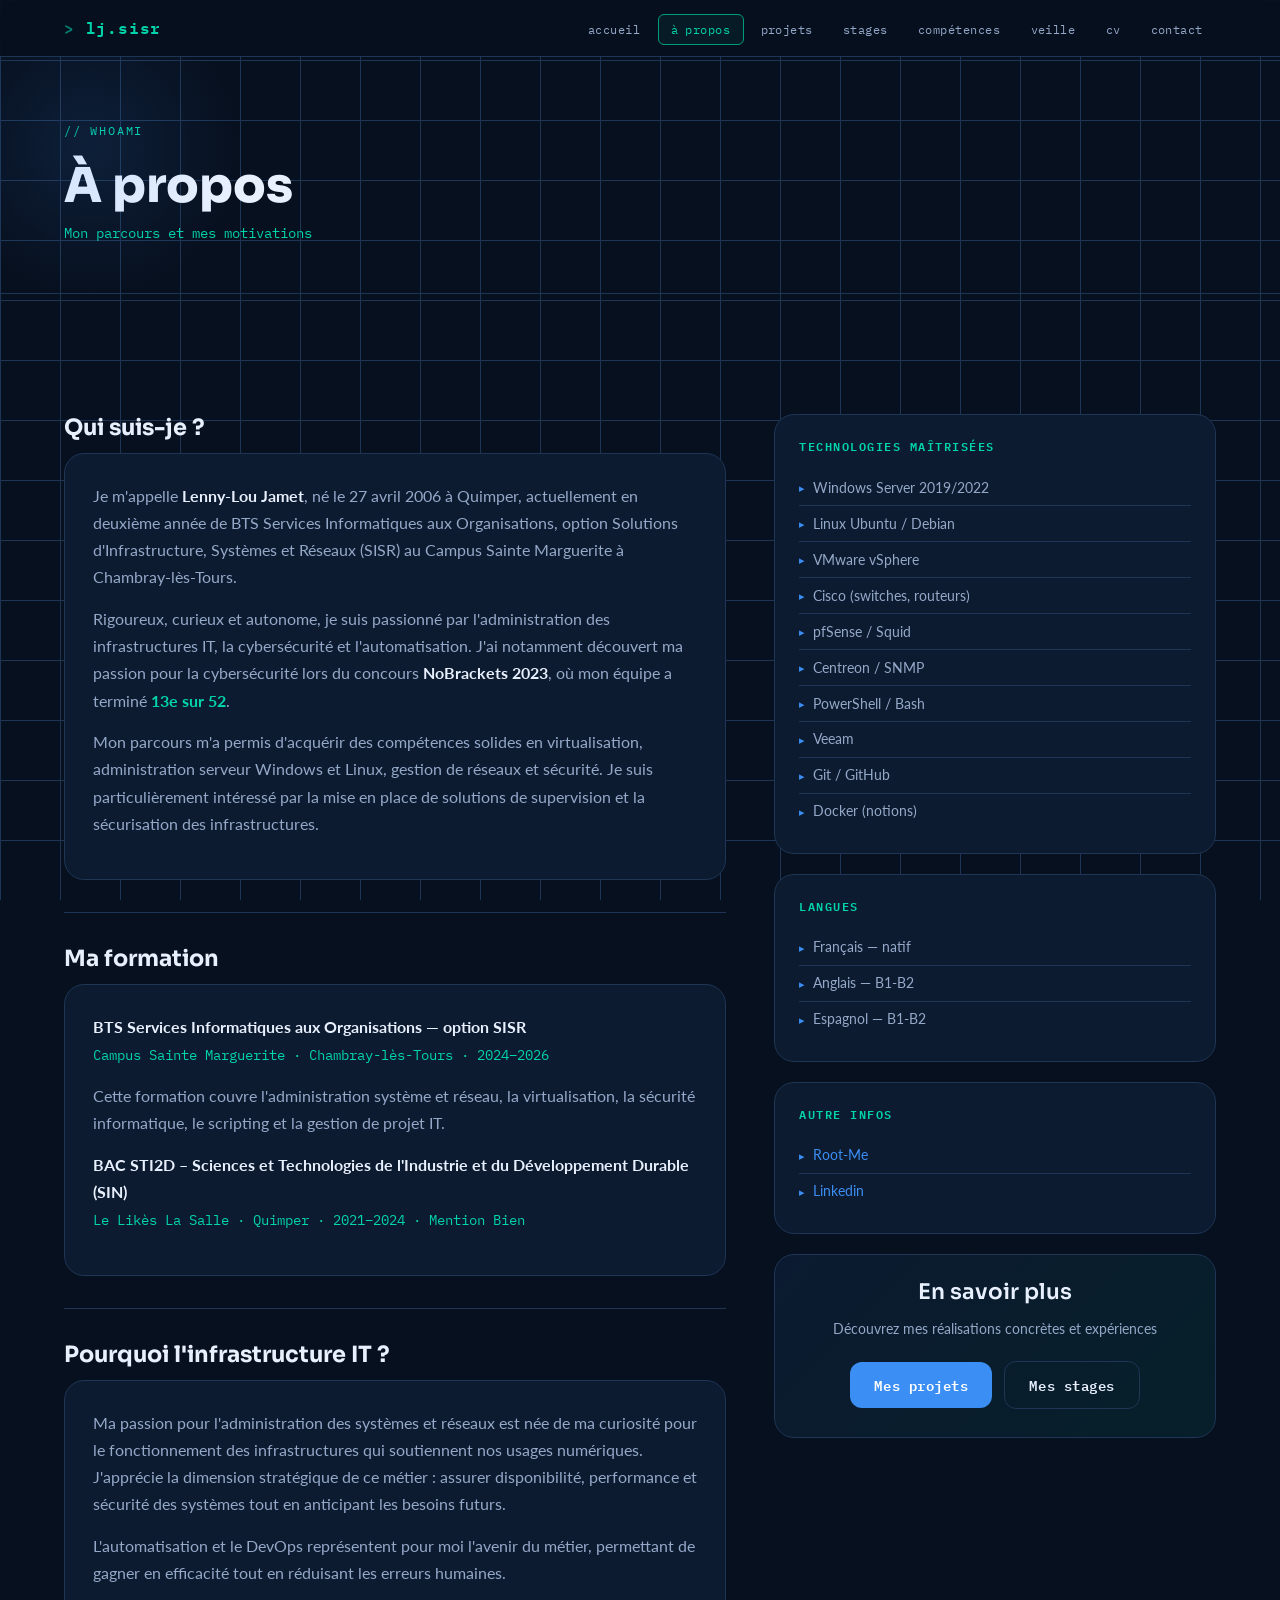
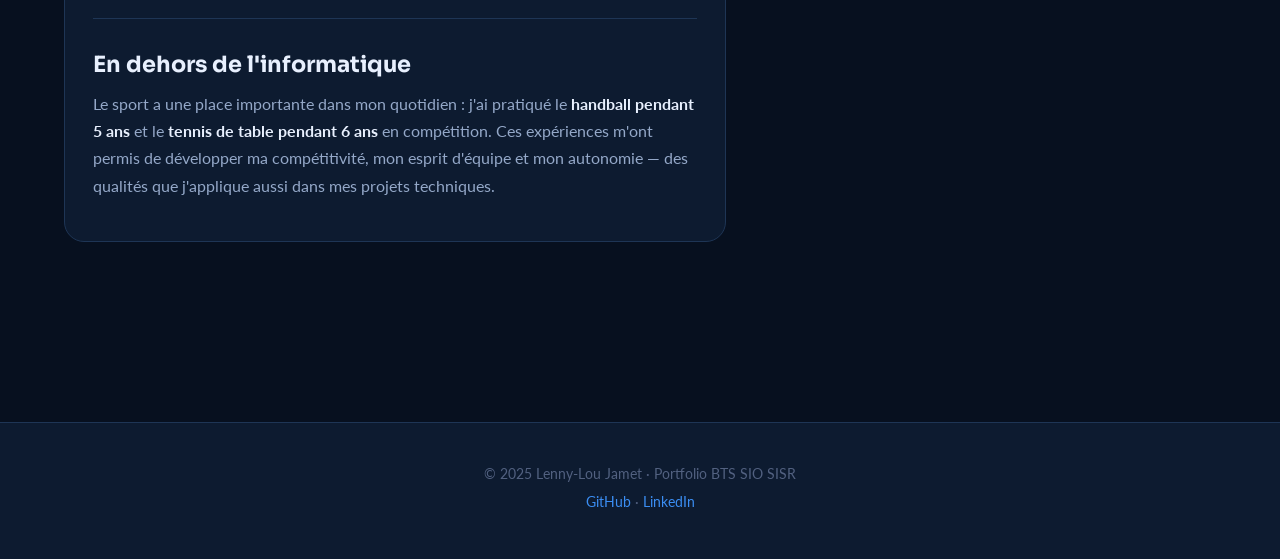
==== commit 04891763: "Add files via upload" ====
--- a/apropos.html
+++ b/apropos.html
@@ -9,7 +9,40 @@
   <script src="script.js" defer></script>
 </head>
 <body>
-
+<style>
+      /* Boutons dans les slides */
+    .project-actions .btn {
+      display: inline-block;
+      padding: .4rem 1rem;
+      border-radius: 40px;
+      font-family: monospace;
+      font-size: .7rem;
+      font-weight: 600;
+      text-decoration: none;
+      transition: all .2s ease;
+      cursor: pointer;
+      background: transparent;
+      border: 1px solid;
+    }
+    .project-actions .btn-secondary {
+      color: #e8f0fe;
+      border-color: #3b8ef3;
+    }
+    .project-actions .btn-secondary:hover {
+      background: #3b8ef3;
+      color: #fff;
+      transform: translateY(-2px);
+    }
+    .project-actions .btn-procedure {
+      color: #00d4aa;
+      border-color: #00d4aa;
+    }
+    .project-actions .btn-procedure:hover {
+      background: #00d4aa;
+      color: #0a0f1e;
+      transform: translateY(-2px);
+    }
+</style>
 <header>
   <nav class="navbar" role="navigation" aria-label="Navigation principale">
     <div class="container">
@@ -103,6 +136,14 @@
             </ul>
           </div>
 
+          <div class="skill-box">
+            <h3>Autre infos</h3>
+            <ul>
+              <li><a href="https://www.root-me.org/SkYeZer?lang=fr">Root-Me</a></li>
+              <li><a href="www.linkedin.com/in/lenny-lou-jamet-6957a727b/">Linkedin</a></li>
+            </ul>
+          </div>
+
           <div class="about-cta">
             <h3>En savoir plus</h3>
             <p>Découvrez mes réalisations concrètes et expériences</p>
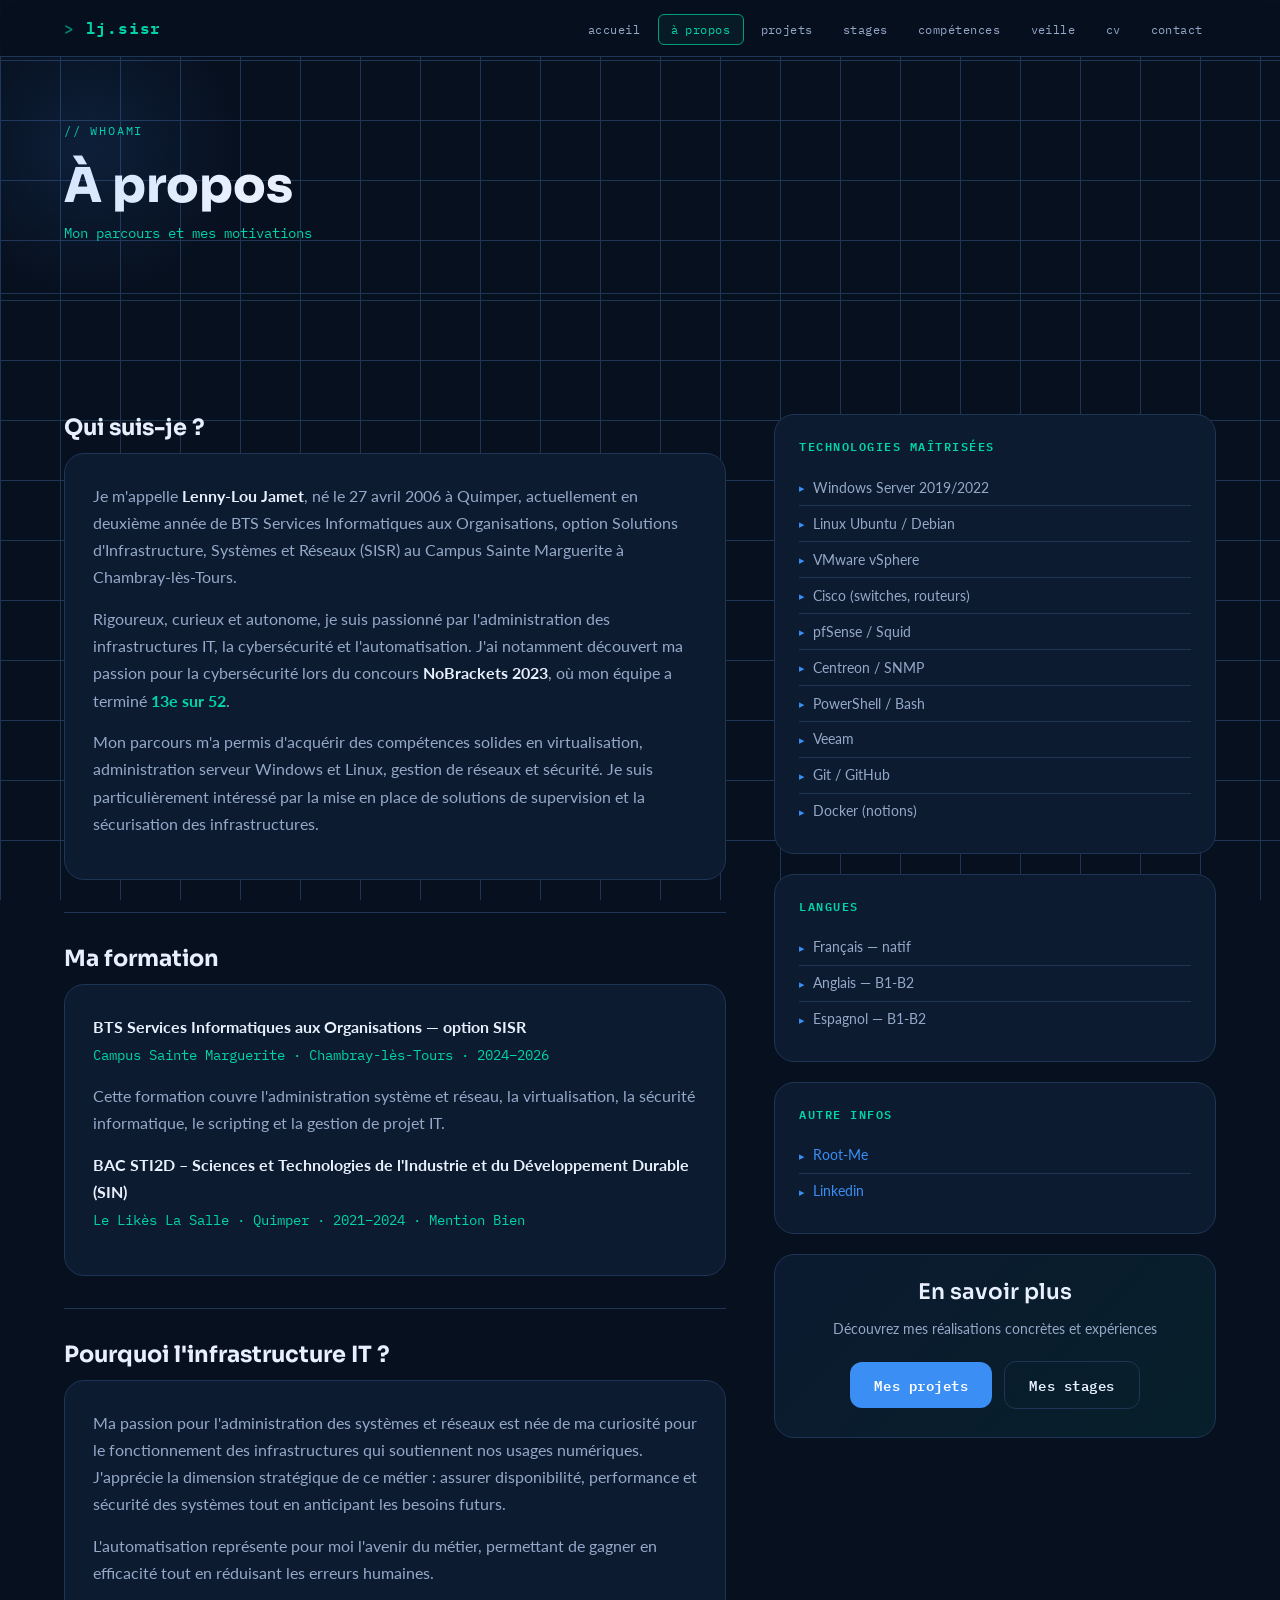
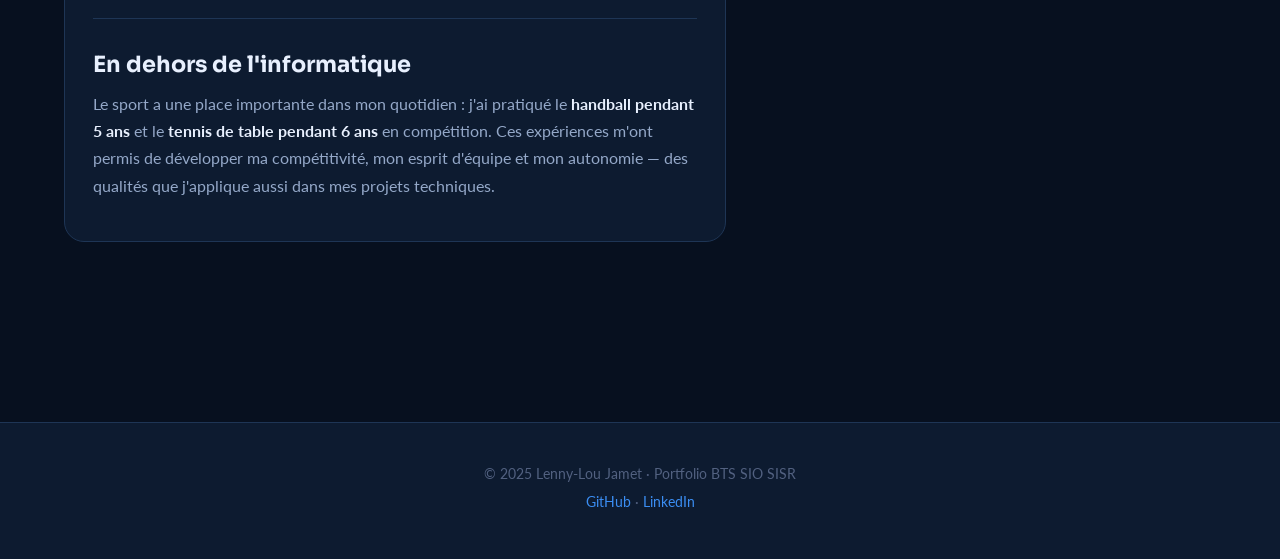
==== commit b2848744: "Update apropos.html" ====
--- a/apropos.html
+++ b/apropos.html
@@ -102,7 +102,7 @@
           <h2>Pourquoi l'infrastructure IT ?</h2>
           <article class="veille-article">
           <p>Ma passion pour l'administration des systèmes et réseaux est née de ma curiosité pour le fonctionnement des infrastructures qui soutiennent nos usages numériques. J'apprécie la dimension stratégique de ce métier : assurer disponibilité, performance et sécurité des systèmes tout en anticipant les besoins futurs.</p>
-          <p>L'automatisation et le DevOps représentent pour moi l'avenir du métier, permettant de gagner en efficacité tout en réduisant les erreurs humaines.</p>
+          <p>L'automatisation représente pour moi l'avenir du métier, permettant de gagner en efficacité tout en réduisant les erreurs humaines.</p>
 
           <h2>En dehors de l'informatique</h2>
           <p>Le sport a une place importante dans mon quotidien : j'ai pratiqué le <strong style="color:var(--text-strong)">handball pendant 5 ans</strong> et le <strong style="color:var(--text-strong)">tennis de table pendant 6 ans</strong> en compétition. Ces expériences m'ont permis de développer ma compétitivité, mon esprit d'équipe et mon autonomie — des qualités que j'applique aussi dans mes projets techniques.</p>
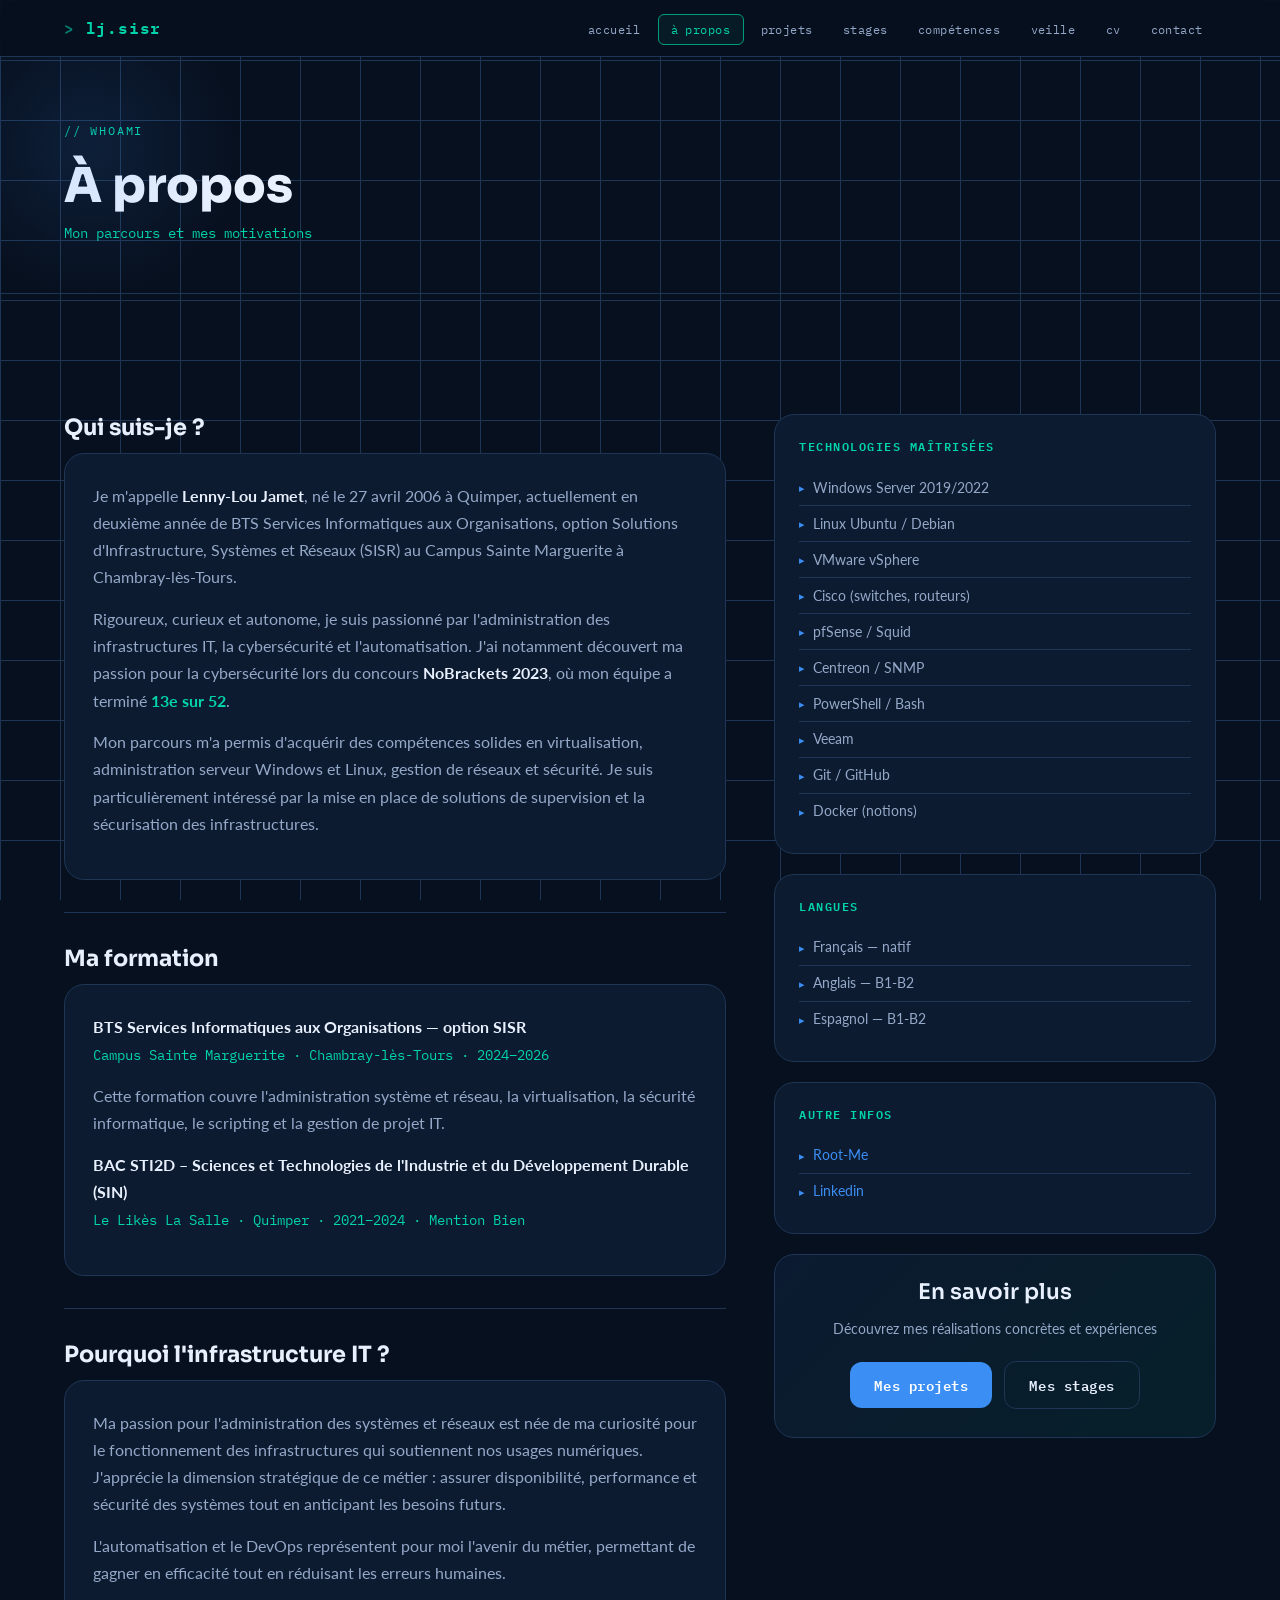
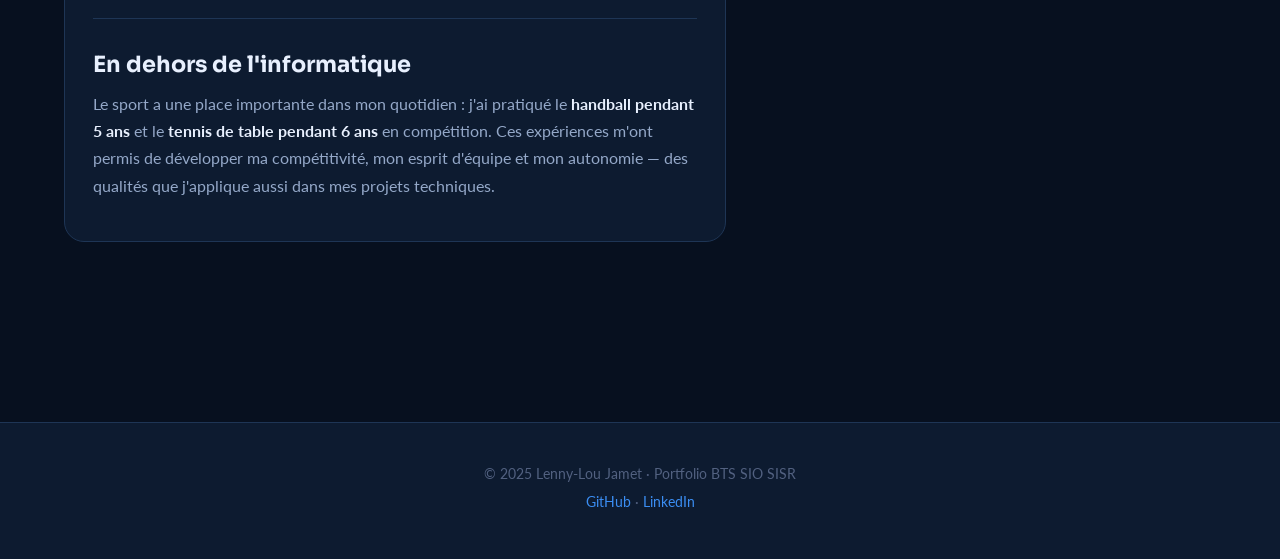
==== commit 0613fbe9: "Add files via upload" ====
--- a/apropos.html
+++ b/apropos.html
@@ -3,46 +3,15 @@
 <head>
   <meta charset="UTF-8">
   <meta name="viewport" content="width=device-width, initial-scale=1.0">
+  <link rel="icon" type="image/png" href="lj.png">
+  <link rel="apple-touch-icon" href="lj.png">
   <meta name="description" content="À propos — Lenny-Lou Jamet, étudiant BTS SIO SISR">
   <title>À propos — Portfolio SISR · Lenny-Lou Jamet</title>
   <link rel="stylesheet" href="styles.css">
   <script src="script.js" defer></script>
 </head>
 <body>
-<style>
-      /* Boutons dans les slides */
-    .project-actions .btn {
-      display: inline-block;
-      padding: .4rem 1rem;
-      border-radius: 40px;
-      font-family: monospace;
-      font-size: .7rem;
-      font-weight: 600;
-      text-decoration: none;
-      transition: all .2s ease;
-      cursor: pointer;
-      background: transparent;
-      border: 1px solid;
-    }
-    .project-actions .btn-secondary {
-      color: #e8f0fe;
-      border-color: #3b8ef3;
-    }
-    .project-actions .btn-secondary:hover {
-      background: #3b8ef3;
-      color: #fff;
-      transform: translateY(-2px);
-    }
-    .project-actions .btn-procedure {
-      color: #00d4aa;
-      border-color: #00d4aa;
-    }
-    .project-actions .btn-procedure:hover {
-      background: #00d4aa;
-      color: #0a0f1e;
-      transform: translateY(-2px);
-    }
-</style>
+<style></style>
 <header>
   <nav class="navbar" role="navigation" aria-label="Navigation principale">
     <div class="container">
@@ -102,7 +71,7 @@
           <h2>Pourquoi l'infrastructure IT ?</h2>
           <article class="veille-article">
           <p>Ma passion pour l'administration des systèmes et réseaux est née de ma curiosité pour le fonctionnement des infrastructures qui soutiennent nos usages numériques. J'apprécie la dimension stratégique de ce métier : assurer disponibilité, performance et sécurité des systèmes tout en anticipant les besoins futurs.</p>
-          <p>L'automatisation représente pour moi l'avenir du métier, permettant de gagner en efficacité tout en réduisant les erreurs humaines.</p>
+          <p>L'automatisation et le DevOps représentent pour moi l'avenir du métier, permettant de gagner en efficacité tout en réduisant les erreurs humaines.</p>
 
           <h2>En dehors de l'informatique</h2>
           <p>Le sport a une place importante dans mon quotidien : j'ai pratiqué le <strong style="color:var(--text-strong)">handball pendant 5 ans</strong> et le <strong style="color:var(--text-strong)">tennis de table pendant 6 ans</strong> en compétition. Ces expériences m'ont permis de développer ma compétitivité, mon esprit d'équipe et mon autonomie — des qualités que j'applique aussi dans mes projets techniques.</p>
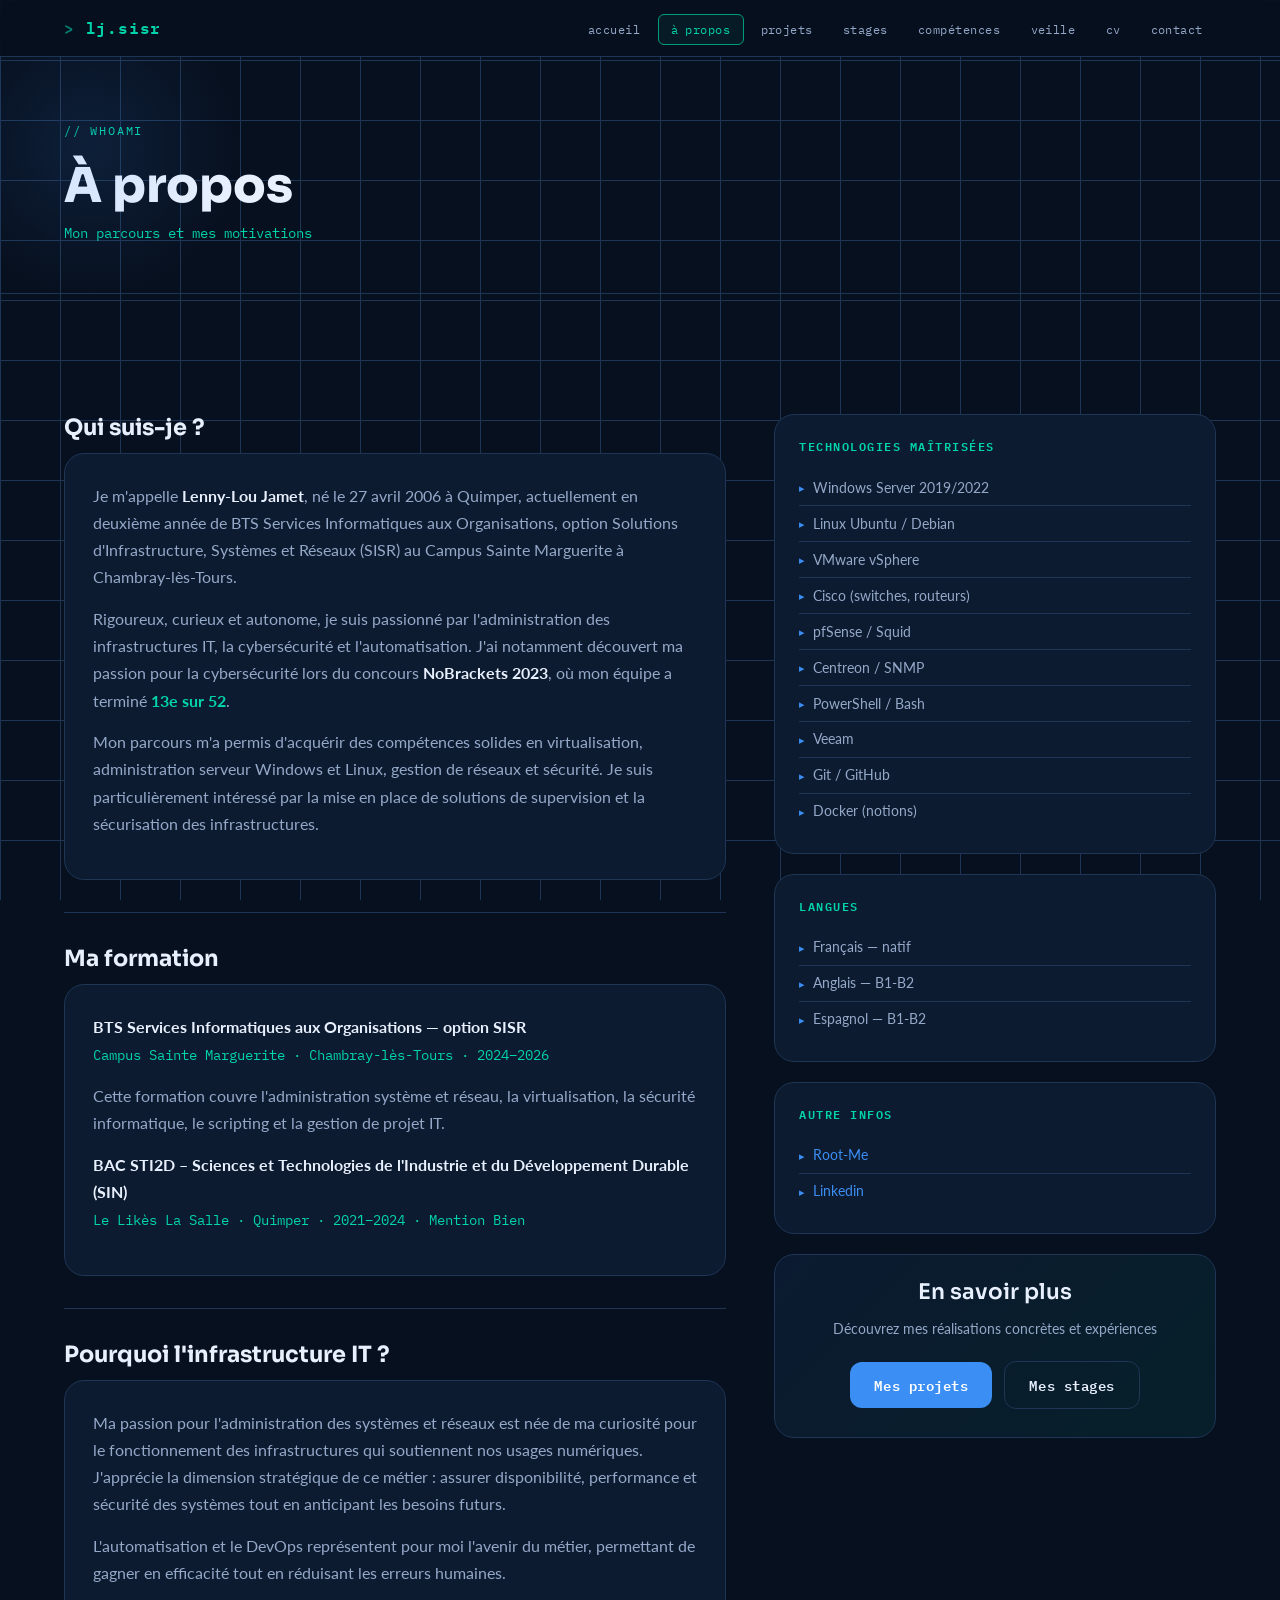
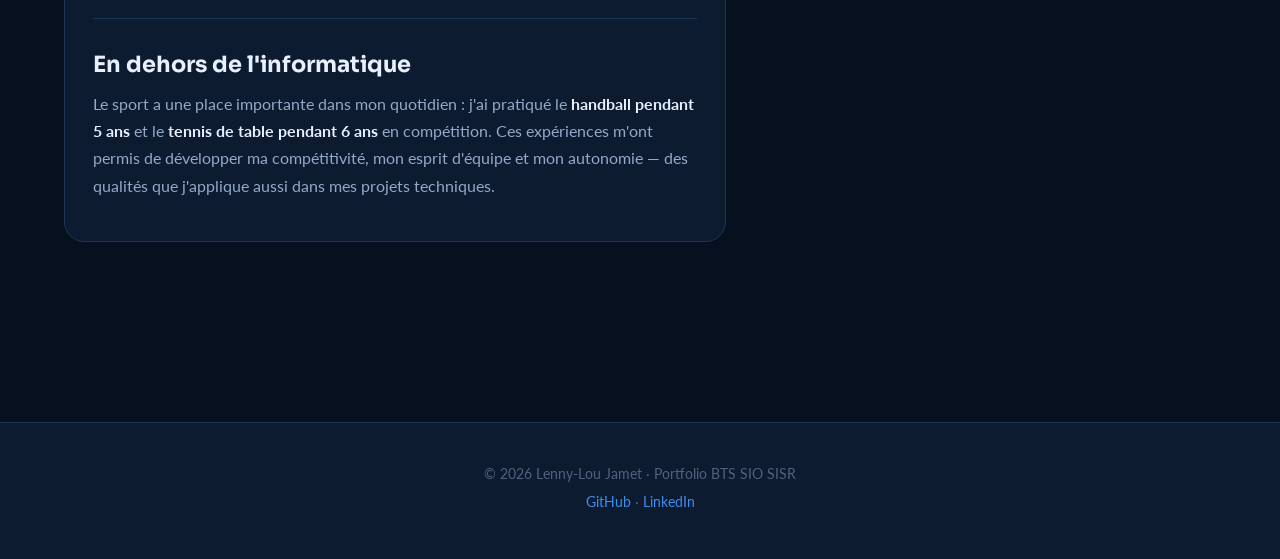
==== commit 55579c93: "Update apropos.html" ====
--- a/apropos.html
+++ b/apropos.html
@@ -128,7 +128,7 @@
 
 <footer class="footer">
   <div class="container">
-    <p>© 2025 Lenny-Lou Jamet · Portfolio BTS SIO SISR</p>
+    <p>© 2026 Lenny-Lou Jamet · Portfolio BTS SIO SISR</p>
     <p><a href="https://github.com/SkYeZeRRR" target="_blank" rel="noopener">GitHub</a> · <a href="https://www.linkedin.com/in/lenny-lou-jamet-6957a727b" target="_blank" rel="noopener">LinkedIn</a></p>
   </div>
 </footer>
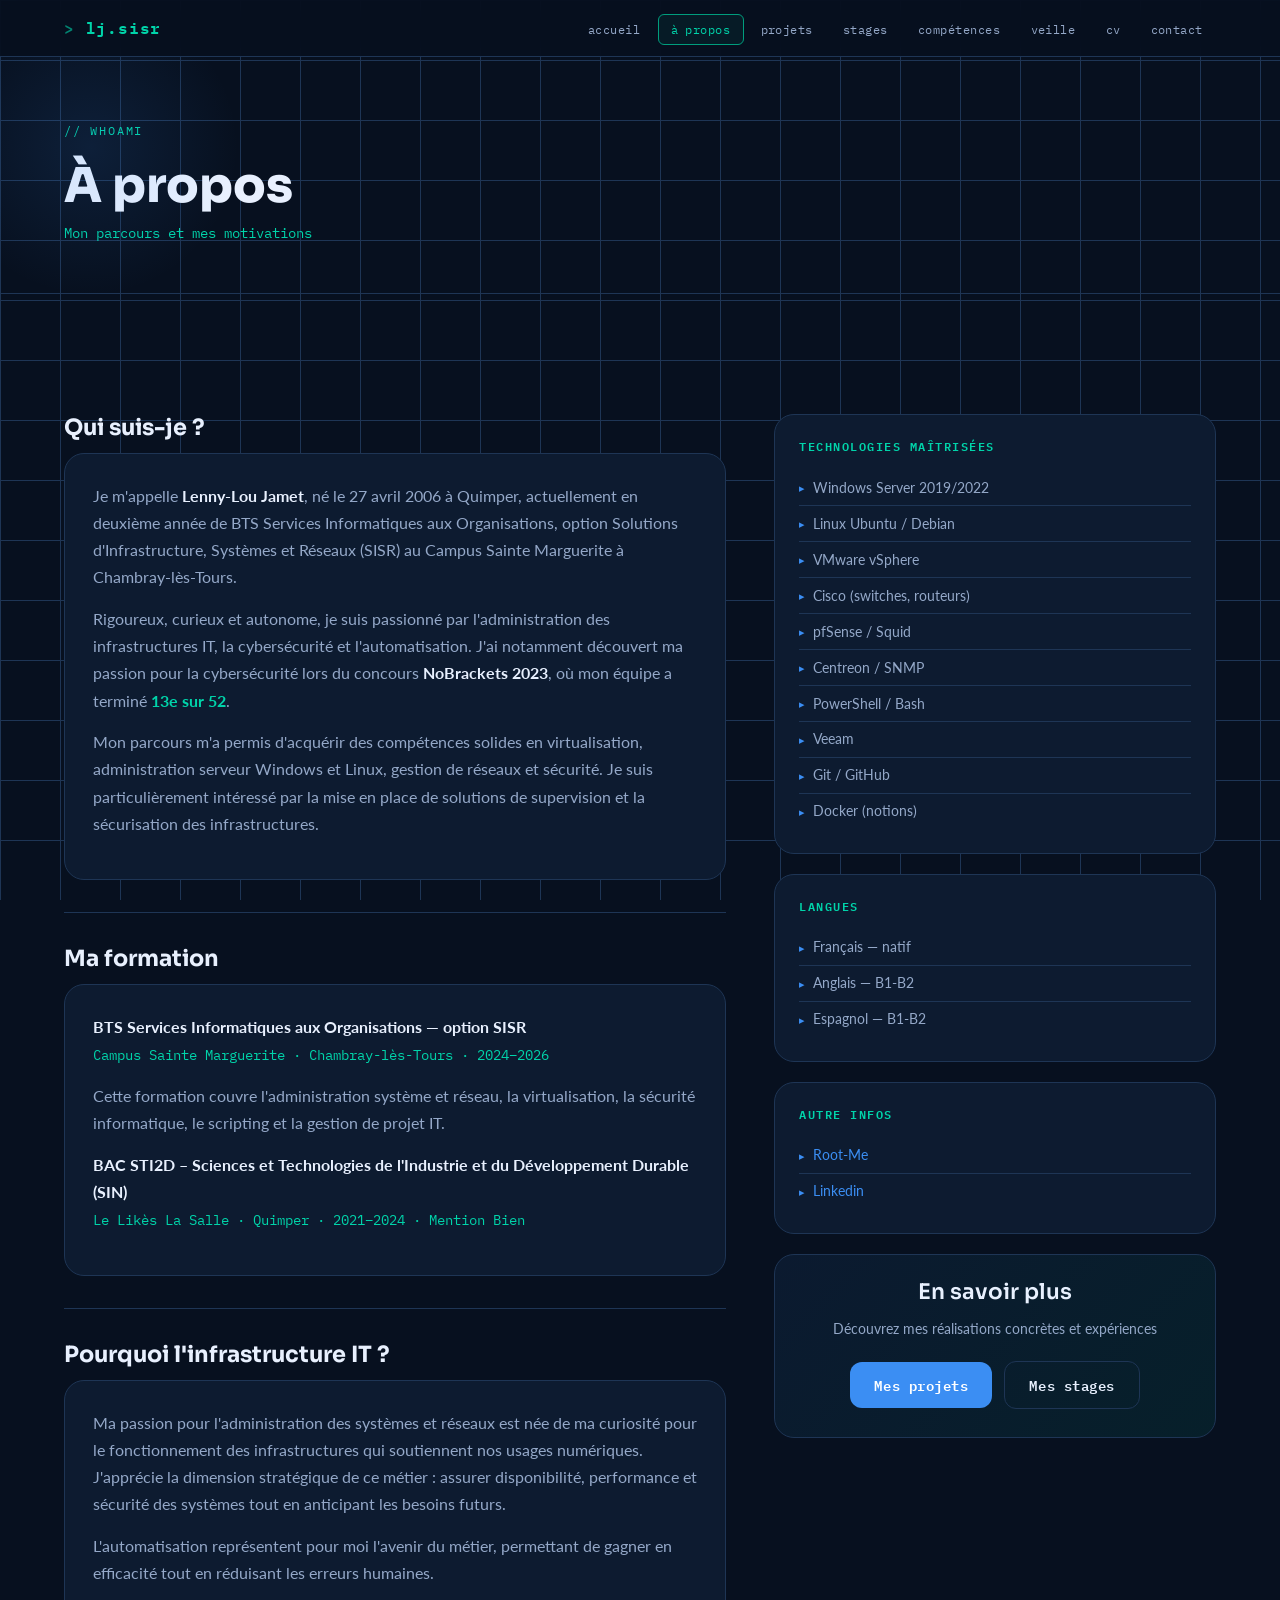
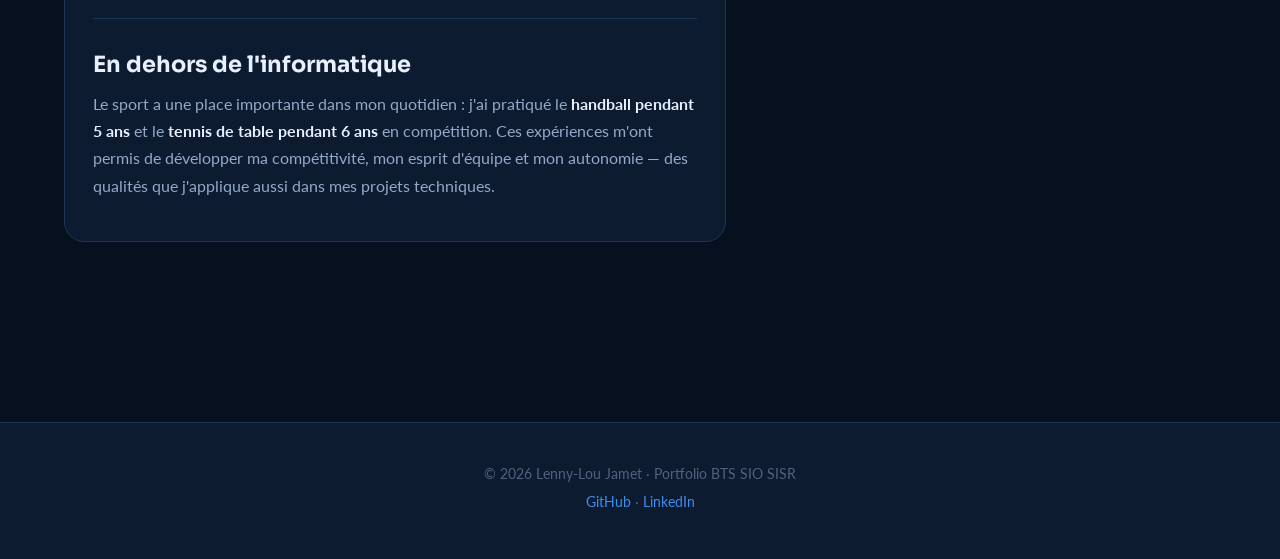
==== commit 44b69c5c: "Update apropos.html" ====
--- a/apropos.html
+++ b/apropos.html
@@ -71,7 +71,7 @@
           <h2>Pourquoi l'infrastructure IT ?</h2>
           <article class="veille-article">
           <p>Ma passion pour l'administration des systèmes et réseaux est née de ma curiosité pour le fonctionnement des infrastructures qui soutiennent nos usages numériques. J'apprécie la dimension stratégique de ce métier : assurer disponibilité, performance et sécurité des systèmes tout en anticipant les besoins futurs.</p>
-          <p>L'automatisation et le DevOps représentent pour moi l'avenir du métier, permettant de gagner en efficacité tout en réduisant les erreurs humaines.</p>
+          <p>L'automatisation représentent pour moi l'avenir du métier, permettant de gagner en efficacité tout en réduisant les erreurs humaines.</p>
 
           <h2>En dehors de l'informatique</h2>
           <p>Le sport a une place importante dans mon quotidien : j'ai pratiqué le <strong style="color:var(--text-strong)">handball pendant 5 ans</strong> et le <strong style="color:var(--text-strong)">tennis de table pendant 6 ans</strong> en compétition. Ces expériences m'ont permis de développer ma compétitivité, mon esprit d'équipe et mon autonomie — des qualités que j'applique aussi dans mes projets techniques.</p>
